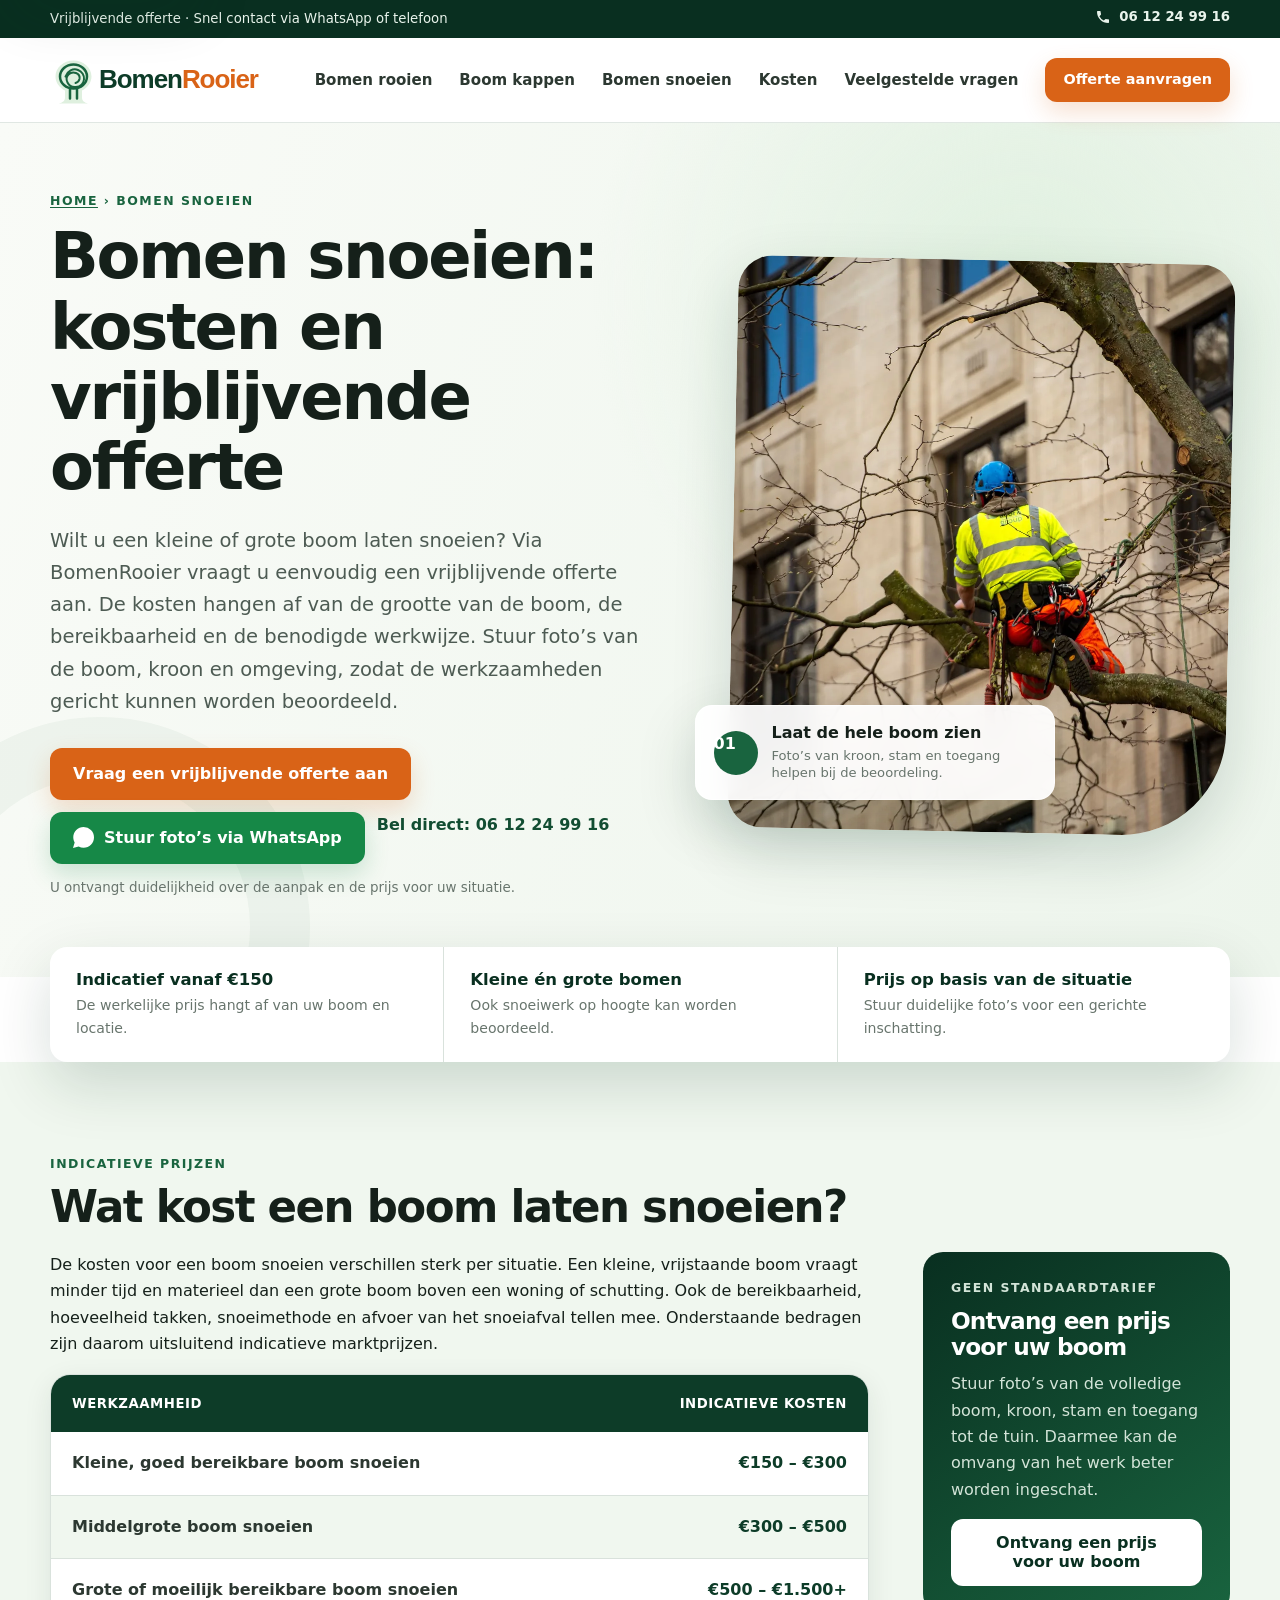
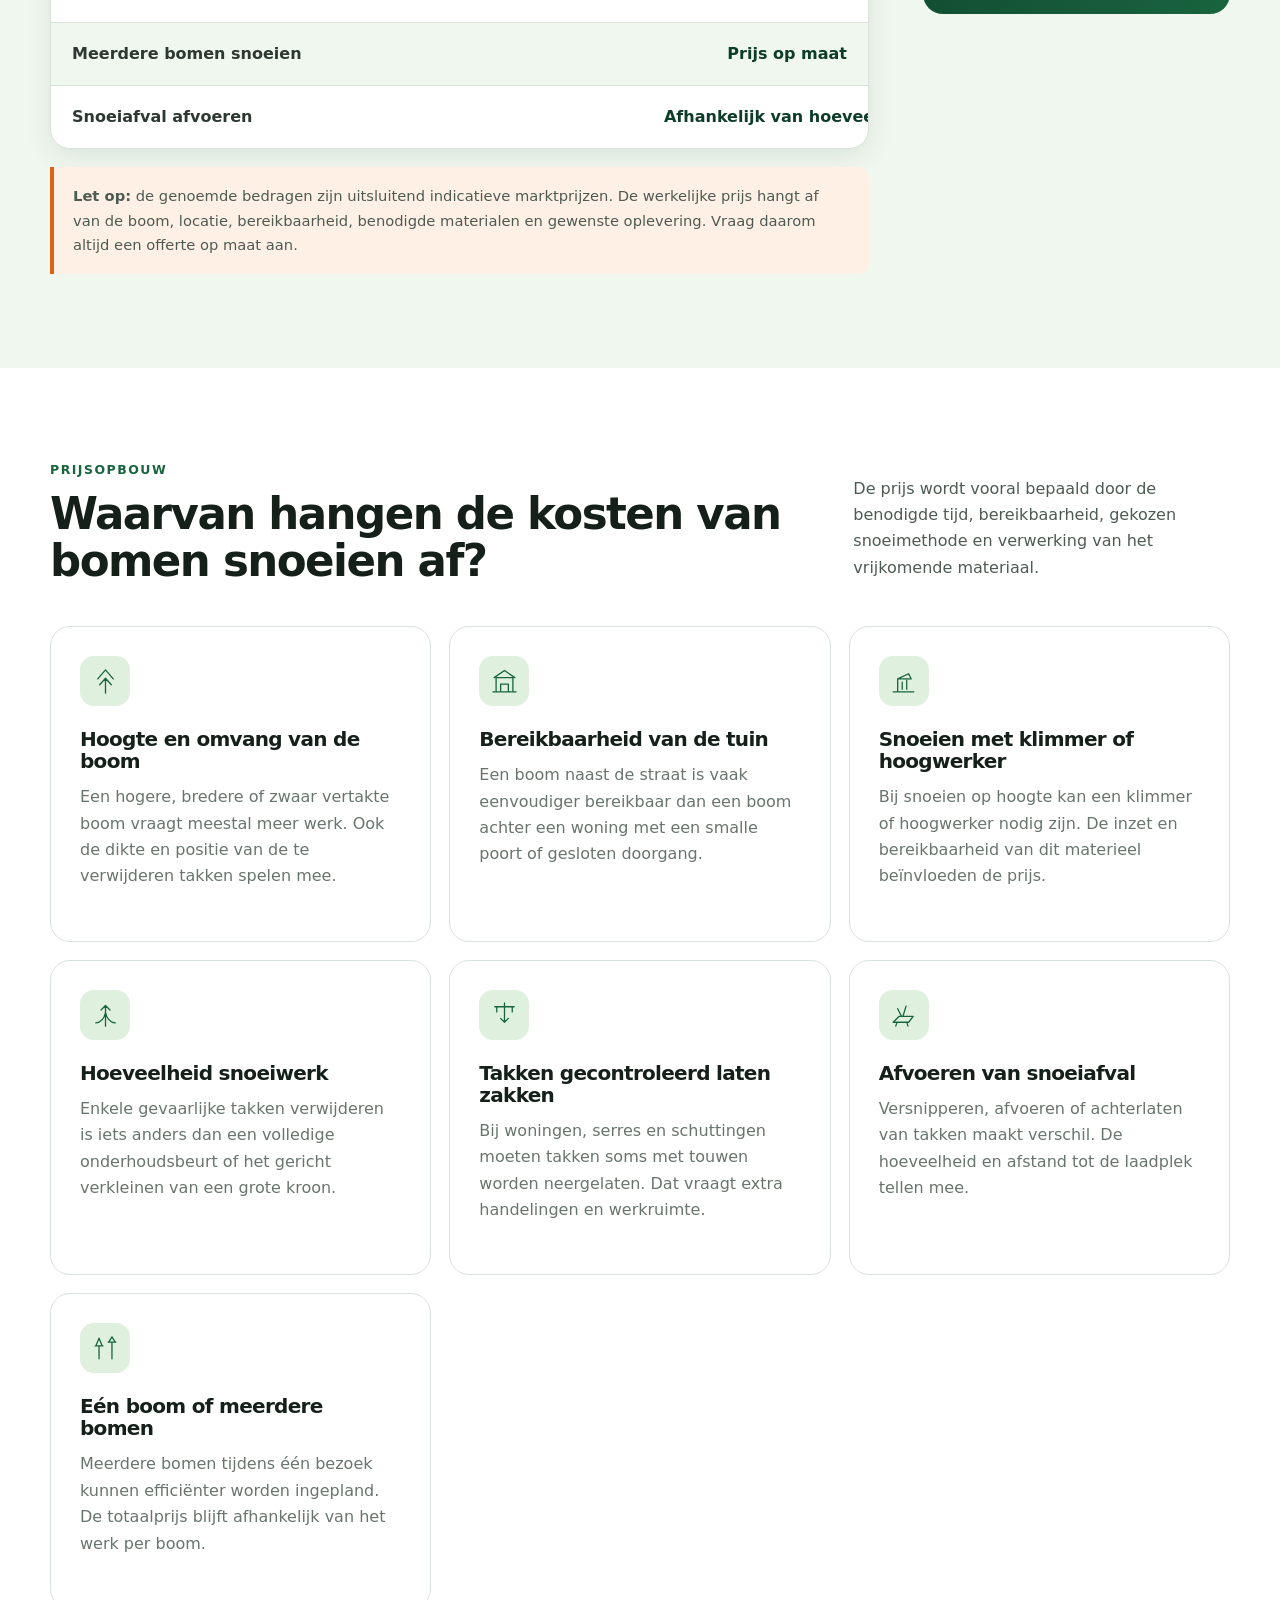
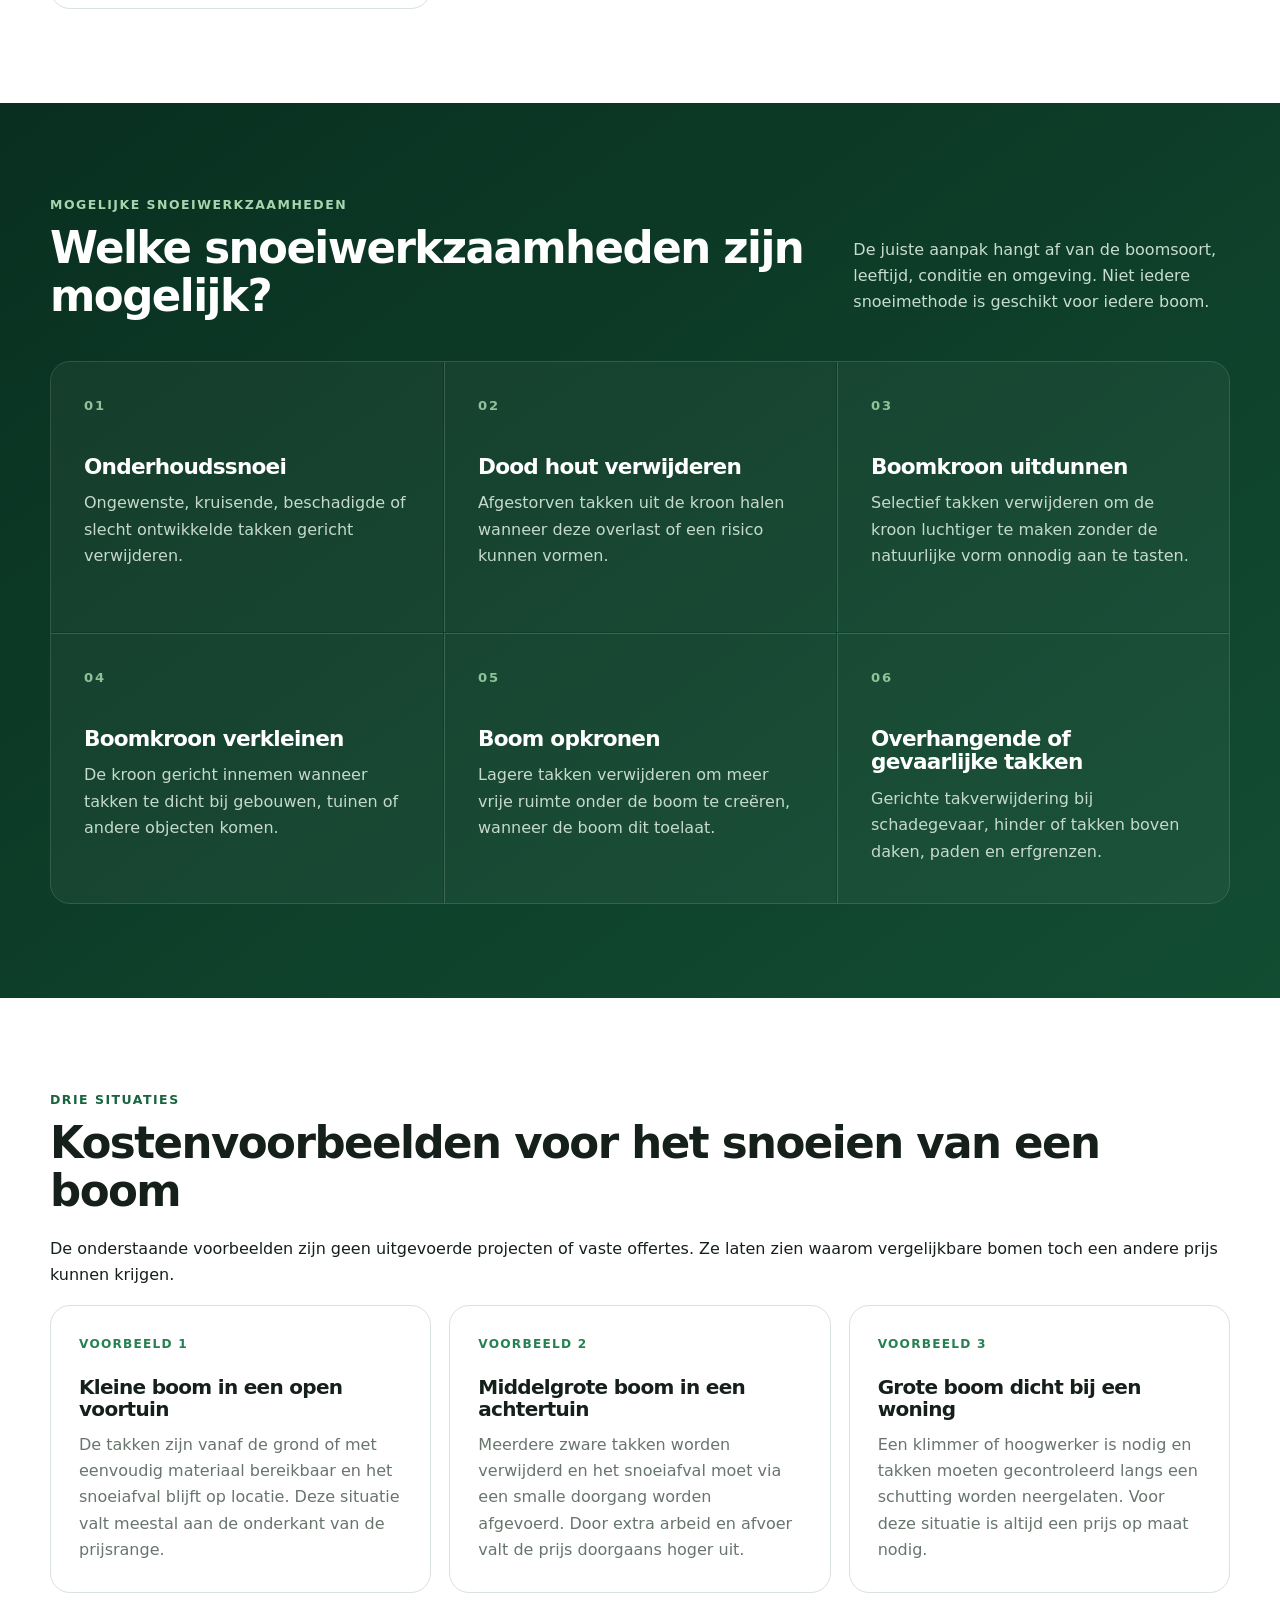
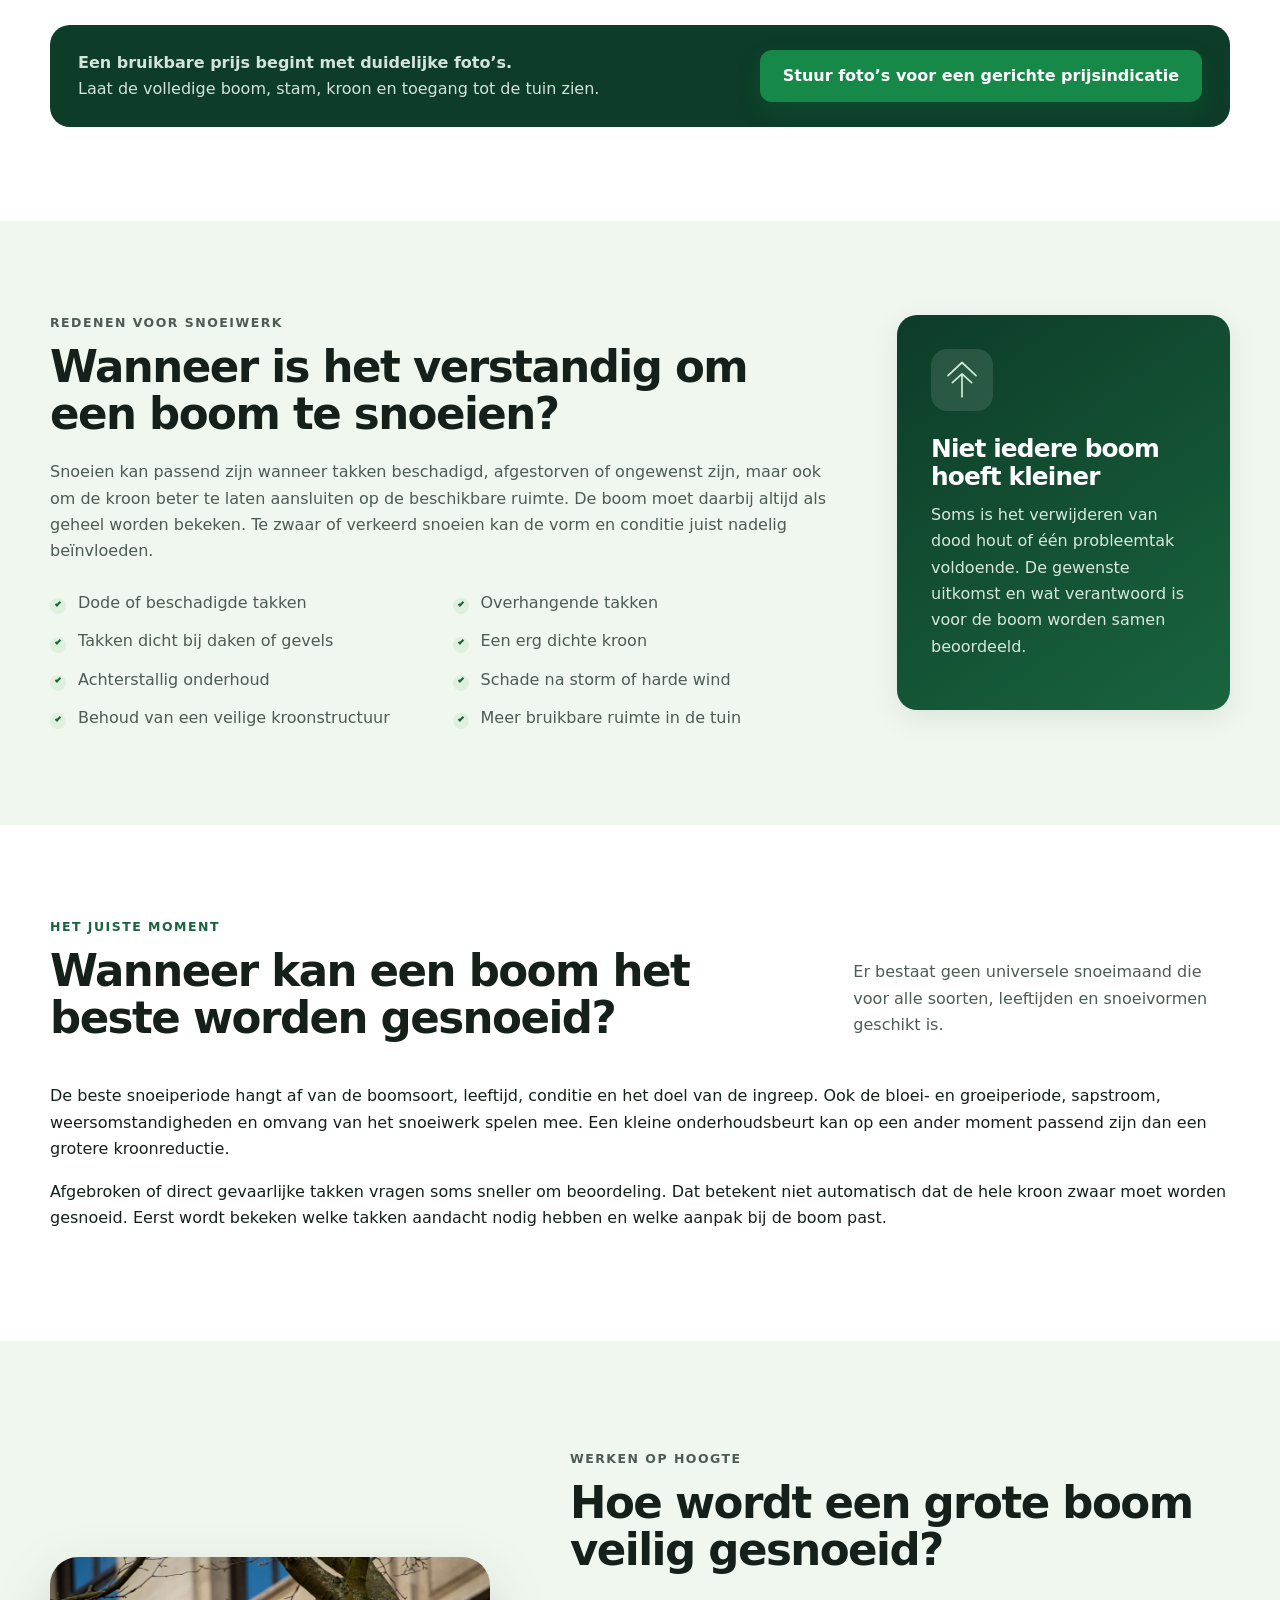
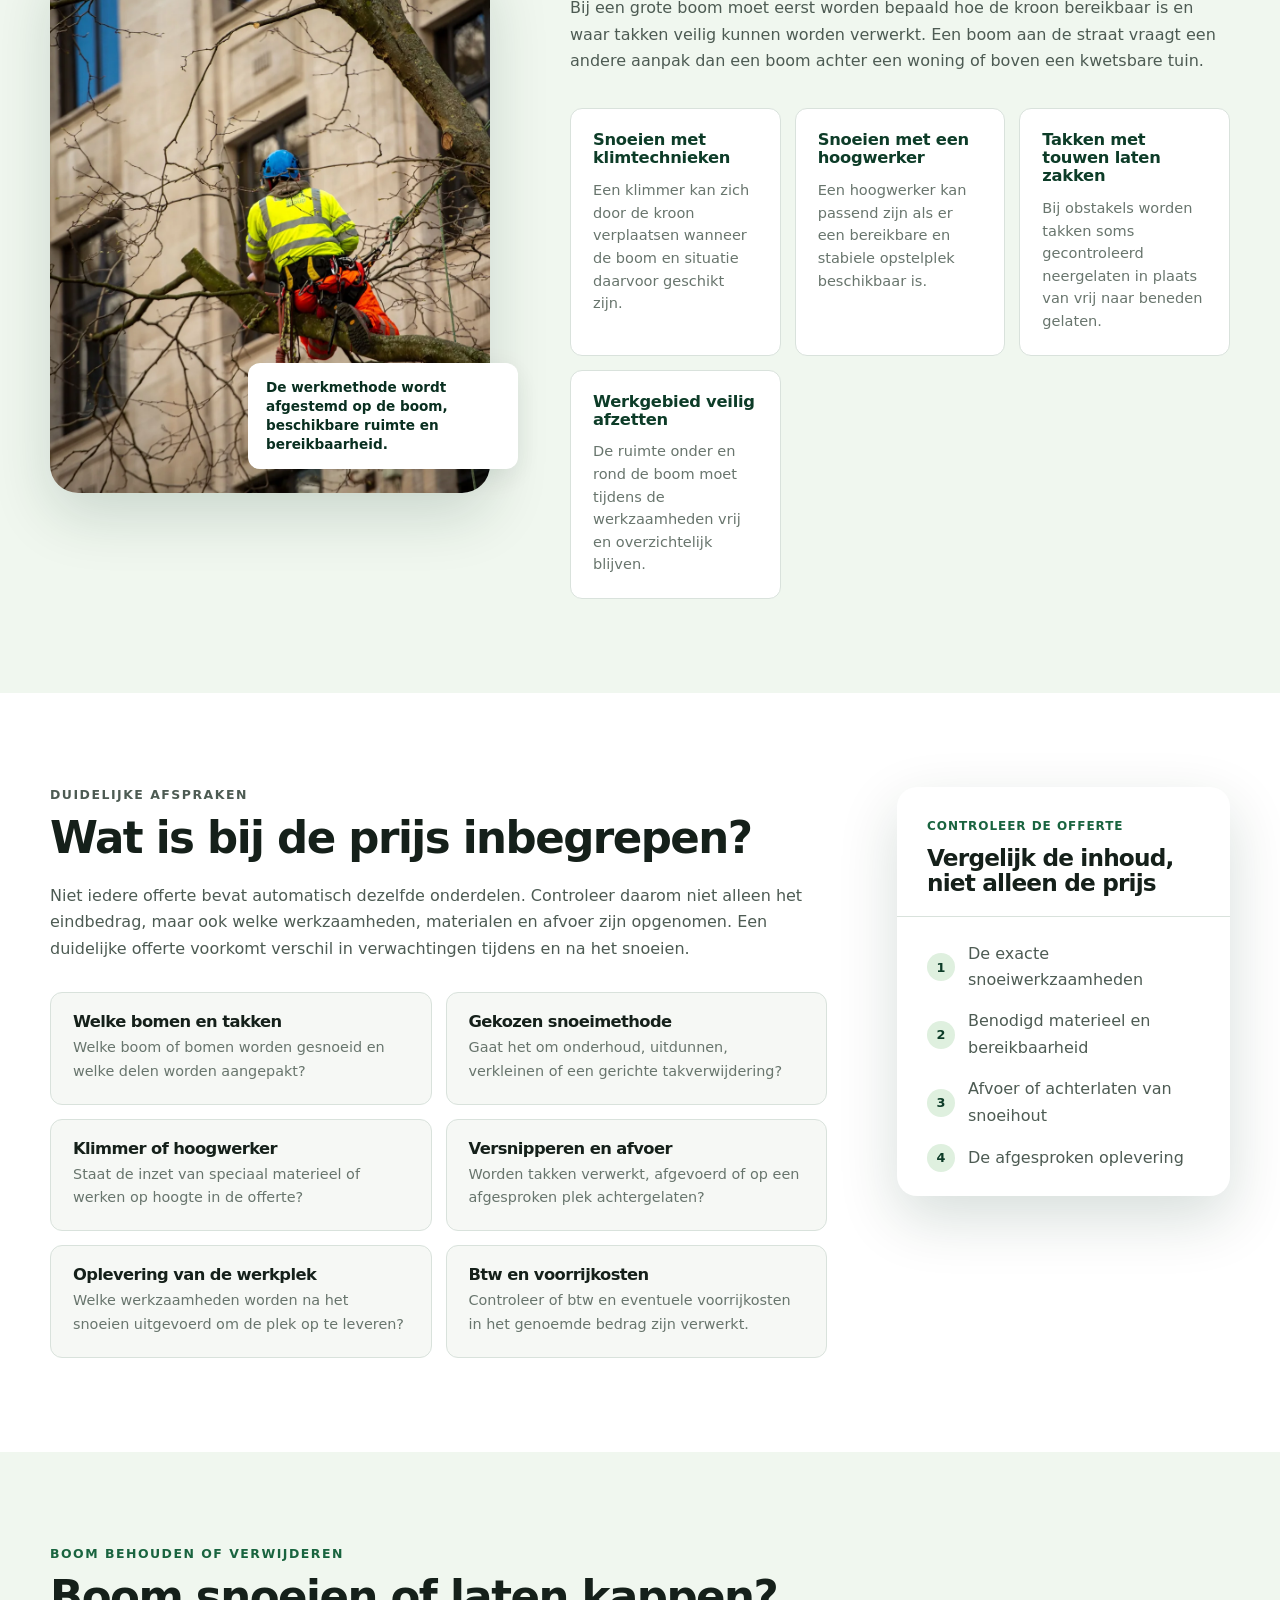
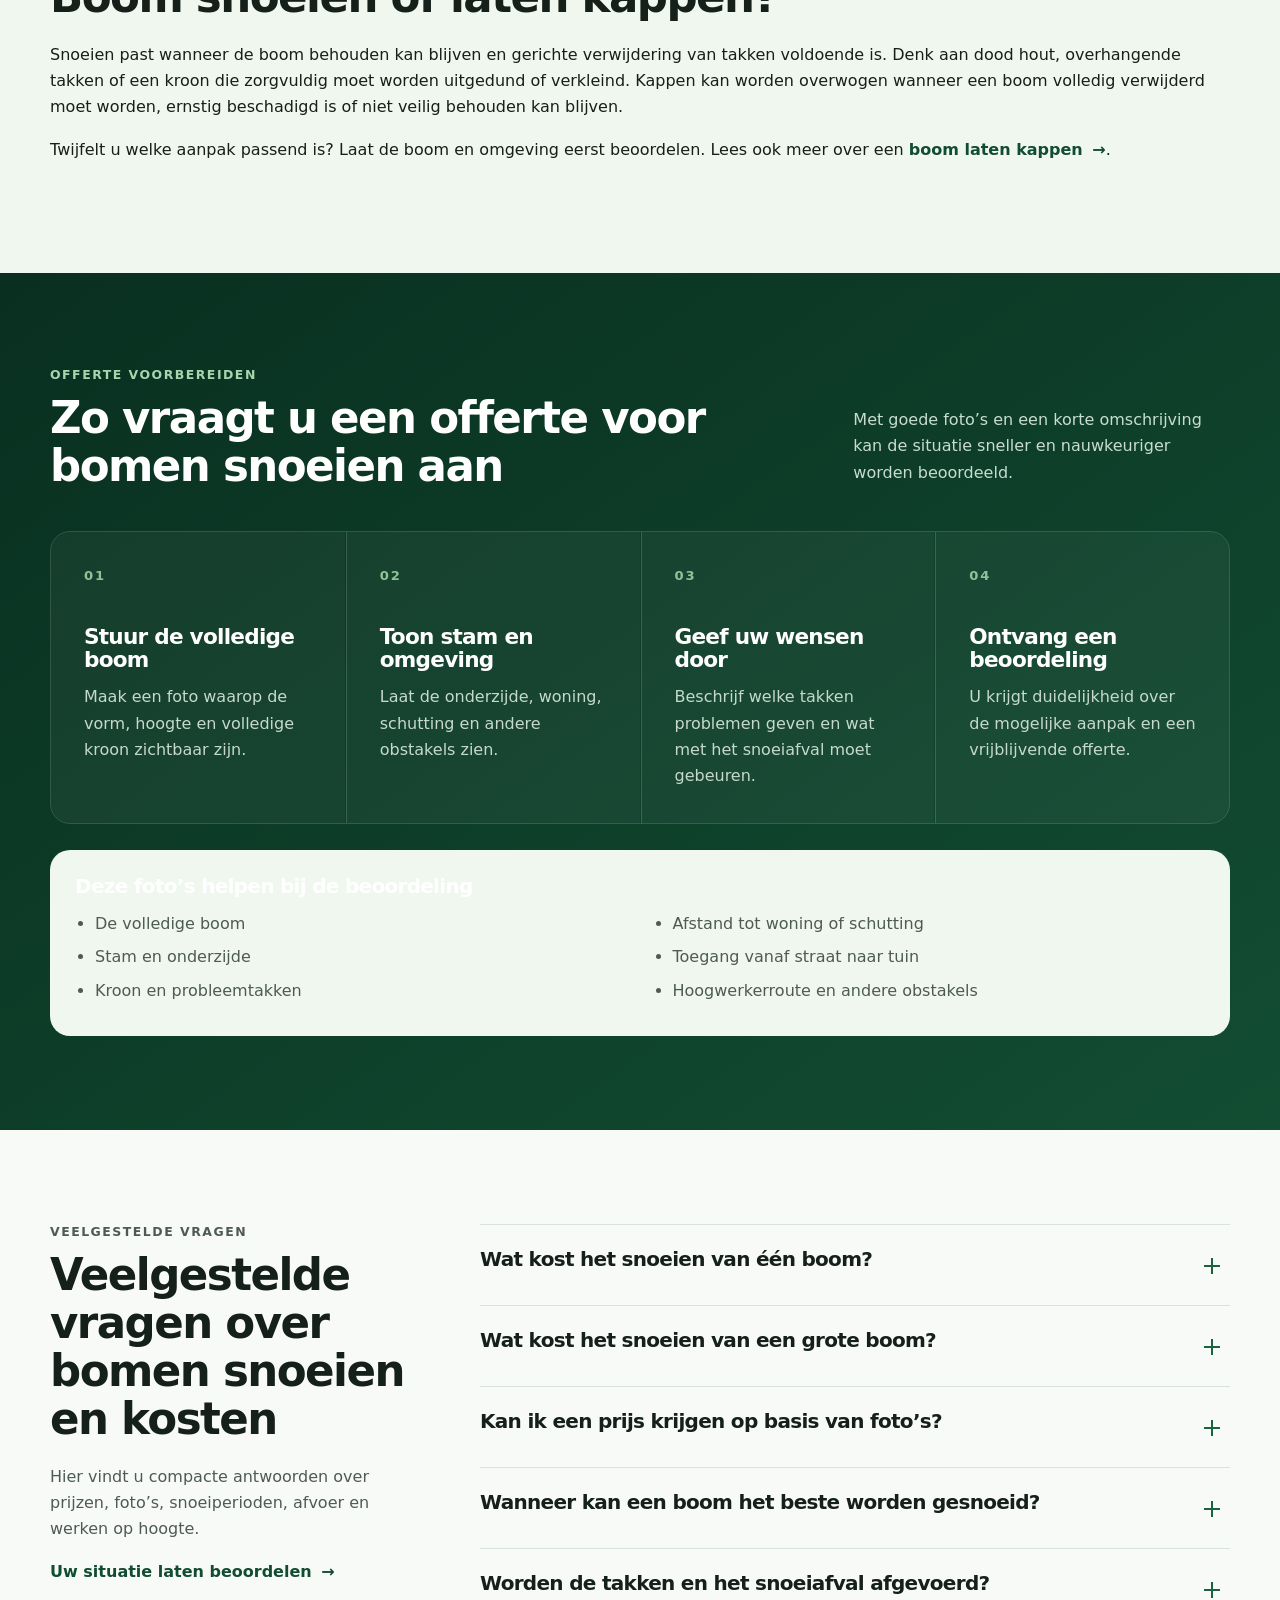
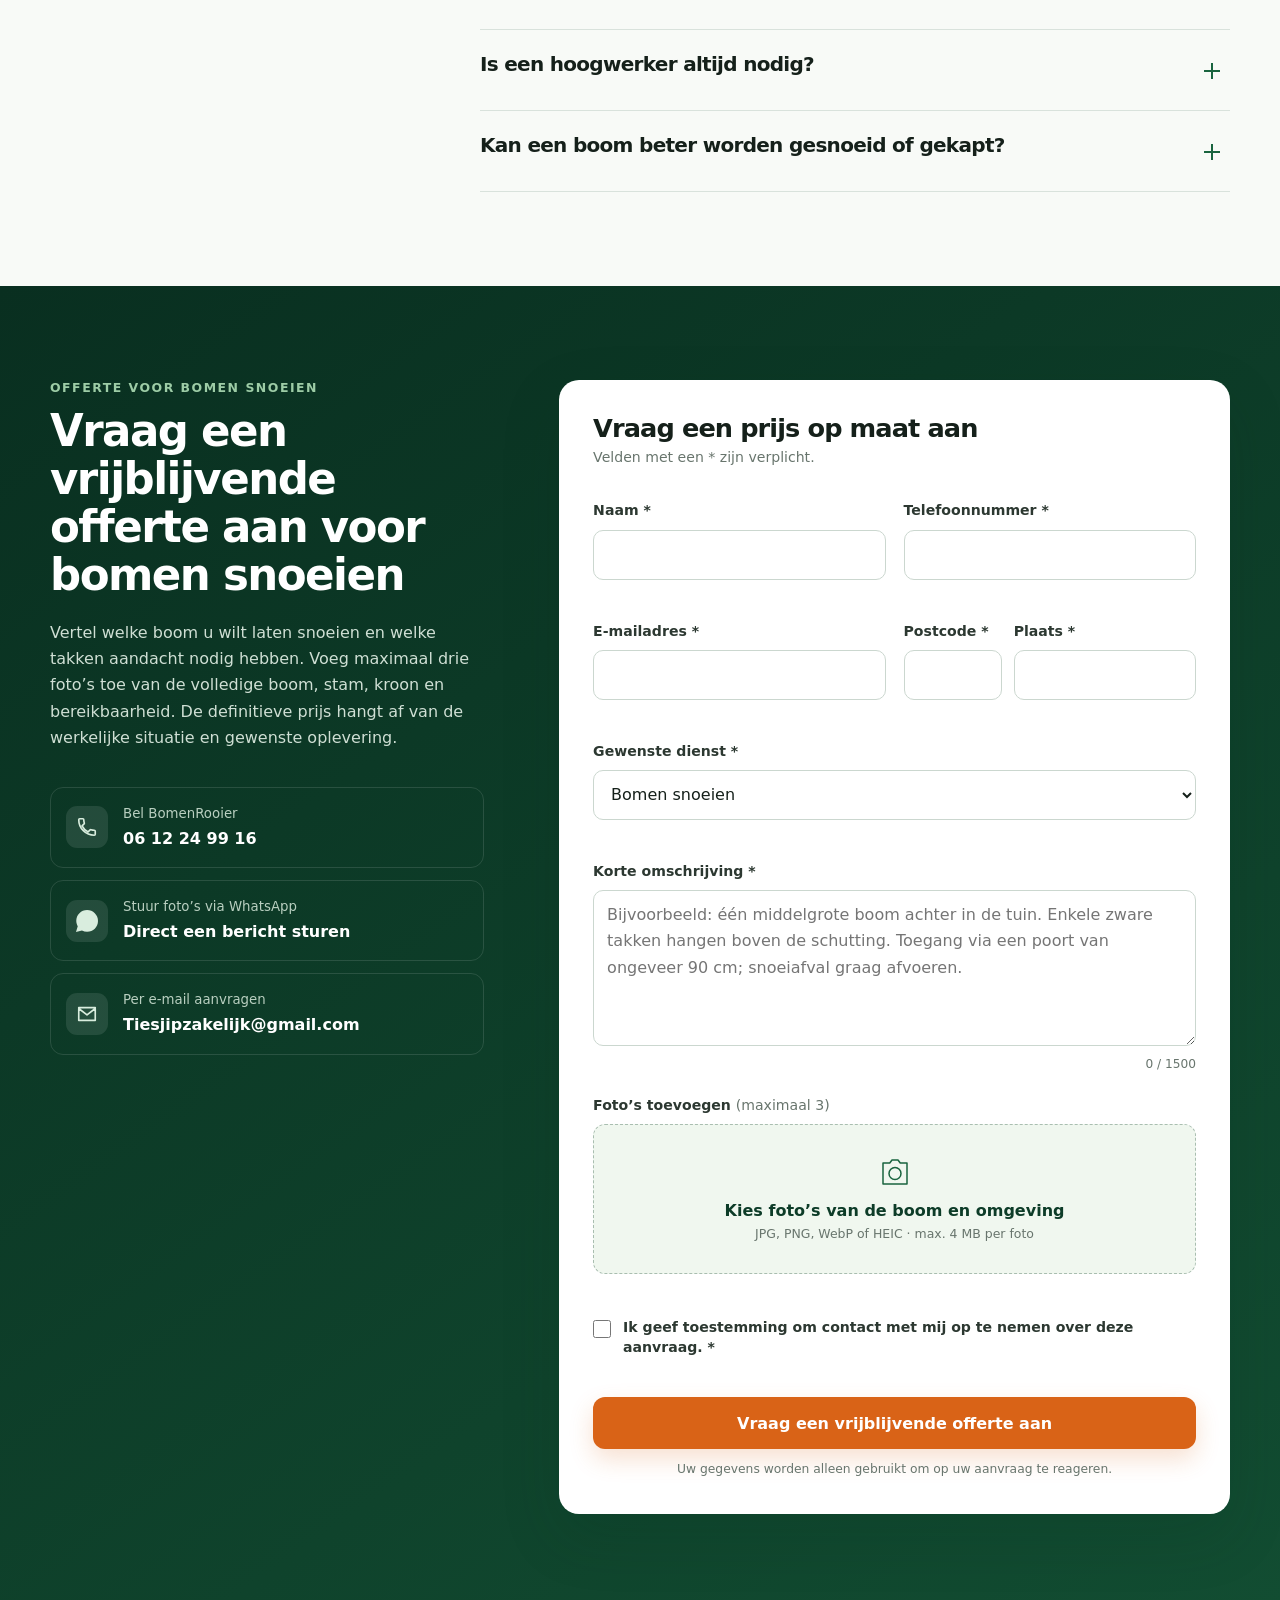
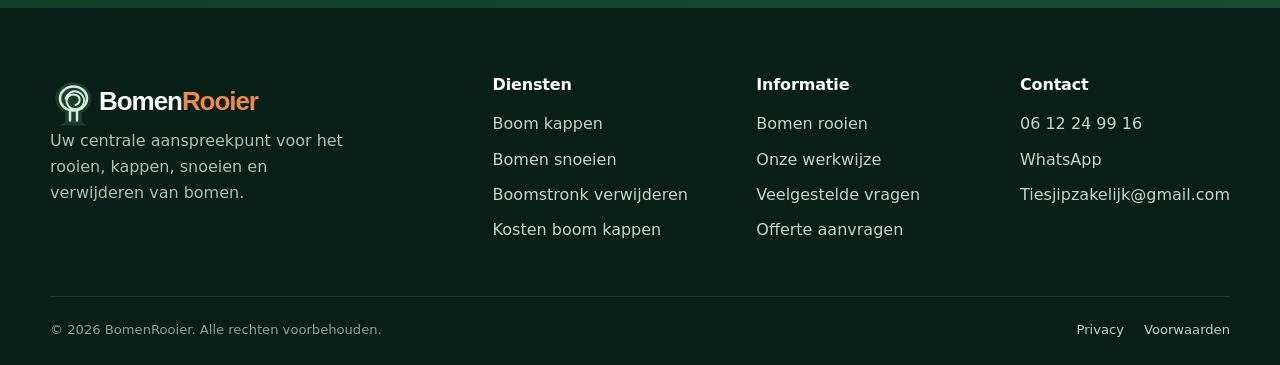
==== bomen-snoeien/index.html @ d8331b38 "Add files via upload" ====
<!doctype html>
<html lang="nl">
<head>
  <meta charset="utf-8">
  <meta name="viewport" content="width=device-width, initial-scale=1, viewport-fit=cover">
  <title>Bomen snoeien: kosten, prijzen &amp; offerte | BomenRooier</title>
  <meta name="description" content="Bomen laten snoeien? Bekijk indicatieve kosten voor kleine, middelgrote en grote bomen en vraag eenvoudig een vrijblijvende offerte aan.">
  <meta name="robots" content="index, follow">
  <link rel="canonical" href="https://bomenrooier.nl/bomen-snoeien/">
  <meta name="theme-color" content="#124d32">

  <meta property="og:type" content="website">
  <meta property="og:locale" content="nl_NL">
  <meta property="og:site_name" content="BomenRooier">
  <meta property="og:title" content="Bomen snoeien: kosten, prijzen &amp; offerte | BomenRooier">
  <meta property="og:description" content="Bekijk indicatieve kosten voor het snoeien van kleine, middelgrote en grote bomen en vraag een vrijblijvende offerte aan.">
  <meta property="og:url" content="https://bomenrooier.nl/bomen-snoeien/">
  <meta property="og:image" content="https://bomenrooier.nl/assets/images/bomenrooier-open-graph.webp">
  <meta property="og:image:width" content="1200">
  <meta property="og:image:height" content="630">
  <meta property="og:image:alt" content="BomenRooier voor het snoeien en onderhouden van bomen">
  <meta name="twitter:card" content="summary_large_image">

  <link rel="icon" href="../favicon.svg" type="image/svg+xml">
  <link rel="apple-touch-icon" href="../assets/icons/apple-touch-icon.png">
  <link rel="manifest" href="../site.webmanifest">
  <link rel="preload" href="../assets/images/boomverzorger-klimwerk.webp" as="image" type="image/webp" fetchpriority="high">
  <link rel="stylesheet" href="../assets/css/styles.css">

  <style>
    .summary-strip { position: relative; z-index: 4; margin-top: -30px; }
    .summary-strip__grid { display: grid; grid-template-columns: repeat(3, 1fr); border-radius: 17px; background: var(--white); box-shadow: var(--shadow-md); overflow: hidden; }
    .summary-strip__item { min-height: 104px; padding: 22px 26px; display: flex; flex-direction: column; justify-content: center; }
    .summary-strip__item + .summary-strip__item { border-left: 1px solid var(--line); }
    .summary-strip__item strong { color: var(--green-950); font-size: 1.03rem; line-height: 1.3; }
    .summary-strip__item span { margin-top: 3px; color: var(--ink-500); font-size: .88rem; }
    .price-layout { display: grid; grid-template-columns: minmax(0, 1.2fr) minmax(280px, .45fr); gap: 54px; align-items: start; }
    .price-table-wrap { border: 1px solid var(--line); border-radius: var(--radius-md); background: var(--white); box-shadow: var(--shadow-sm); overflow: hidden; }
    .price-table { width: 100%; border-collapse: collapse; }
    .price-table thead tr, .price-table tbody tr { display: grid; grid-template-columns: minmax(0, 1fr) minmax(190px, .38fr); }
    .price-table th, .price-table td { padding: 18px 21px; text-align: left; vertical-align: top; }
    .price-table th { color: var(--white); background: var(--green-900); font-size: .83rem; letter-spacing: .04em; text-transform: uppercase; }
    .price-table th:last-child, .price-table td:last-child { text-align: right; }
    .price-table tbody tr + tr { border-top: 1px solid var(--line); }
    .price-table tbody tr:nth-child(even) { background: var(--green-50); }
    .price-table td:first-child { color: var(--ink-800); font-weight: 700; }
    .price-table td:last-child { color: var(--green-900); font-weight: 900; white-space: nowrap; }
    .price-note { margin: 18px 0 0; padding: 17px 19px; border-left: 4px solid var(--orange-600); border-radius: 0 10px 10px 0; color: var(--ink-650); background: var(--orange-100); font-size: .92rem; }
    .price-side { padding: 28px; border-radius: var(--radius-md); color: var(--white); background: linear-gradient(145deg, var(--green-950), var(--green-700)); }
    .price-side h3 { font-size: 1.45rem; }
    .price-side p { color: #d3e4d8; }
    .price-side .button { width: 100%; }
    .content-list { margin: 25px 0 0; padding: 0; display: grid; grid-template-columns: repeat(2, minmax(0, 1fr)); gap: 12px 28px; list-style: none; }
    .content-list li { position: relative; padding-left: 28px; color: var(--ink-650); }
    .content-list li::before { content: ""; position: absolute; left: 0; top: .52em; width: 16px; height: 16px; border-radius: 50%; background: var(--green-100); }
    .content-list li::after { content: ""; position: absolute; left: 5px; top: .74em; width: 6px; height: 3px; border-left: 2px solid var(--green-700); border-bottom: 2px solid var(--green-700); transform: rotate(-45deg); }
    .example-grid { display: grid; grid-template-columns: repeat(3, 1fr); gap: 18px; }
    .example-card { padding: 28px; border: 1px solid var(--line); border-radius: var(--radius-md); background: var(--surface); }
    .example-card span { display: block; margin-bottom: 22px; color: var(--green-600); font-size: .76rem; font-weight: 900; letter-spacing: .1em; text-transform: uppercase; }
    .example-card h3 { font-size: 1.25rem; }
    .example-card p { margin: 0; color: var(--ink-500); }
    .compact-cta { margin-top: 32px; display: flex; align-items: center; justify-content: space-between; gap: 25px; padding: 25px 28px; border-radius: var(--radius-md); color: var(--white); background: var(--green-900); }
    .compact-cta p { margin: 0; max-width: 650px; color: #d4e4d9; }
    .compact-cta .button { flex: 0 0 auto; }
    .included-grid { display: grid; grid-template-columns: repeat(2, minmax(0, 1fr)); gap: 14px; margin-top: 30px; }
    .included-grid article { padding: 20px 22px; border: 1px solid var(--line); border-radius: var(--radius-sm); background: var(--surface-soft); }
    .included-grid h3 { margin-bottom: 5px; font-size: 1.02rem; }
    .included-grid p { margin: 0; color: var(--ink-500); font-size: .9rem; }
    .photo-guide { margin: 26px 0 0; padding: 25px; border-radius: var(--radius-md); background: var(--green-50); }
    .photo-guide h3 { margin-bottom: 14px; }
    .photo-guide ul { margin: 0; padding-left: 20px; columns: 2; column-gap: 45px; color: var(--ink-650); }
    .photo-guide li { break-inside: avoid; margin-bottom: 7px; }
    .process-grid--services { grid-template-columns: repeat(3, 1fr); }
    .process-grid--services li:nth-child(n+4) { border-top: 1px solid var(--line-dark); }
    .process-grid--services li:nth-child(4) { border-left: 0; }
    .process-grid--four { grid-template-columns: repeat(4, 1fr); }
    @media (max-width: 900px) {
      .summary-strip__grid, .price-layout, .example-grid, .process-grid--services, .process-grid--four { grid-template-columns: 1fr; }
      .process-grid--services li:nth-child(n+4), .process-grid--services li:nth-child(4) { border-left: 0; }
      .process-grid--services li + li { border-top: 1px solid var(--line-dark); }
      .summary-strip__item + .summary-strip__item { border-left: 0; border-top: 1px solid var(--line); }
      .price-side { margin-top: 0; }
      .compact-cta { align-items: flex-start; flex-direction: column; }
    }
    @media (max-width: 680px) {
      .summary-strip { margin-top: -18px; }
      .price-table thead { position: absolute; width: 1px; height: 1px; padding: 0; margin: -1px; overflow: hidden; clip: rect(0, 0, 0, 0); white-space: nowrap; border: 0; }
      .price-table tbody { display: block; }
      .price-table tbody tr { display: grid; grid-template-columns: 1fr; padding: 17px 18px; }
      .price-table tbody tr + tr { border-top: 1px solid var(--line); }
      .price-table td { padding: 0; }
      .price-table td:last-child { margin-top: 6px; text-align: left; white-space: normal; }
      .content-list, .included-grid { grid-template-columns: 1fr; }
      .photo-guide ul { columns: 1; }
    }
  </style>

  <!-- Google Tag Manager: plaats de officiële GTM <script>-code hier. -->
  <script type="application/ld+json">
{
  "@context": "https://schema.org",
  "@graph": [
    {
      "@type": "WebSite",
      "@id": "https://bomenrooier.nl/#website",
      "url": "https://bomenrooier.nl/",
      "name": "BomenRooier",
      "inLanguage": "nl-NL",
      "publisher": {
        "@id": "https://bomenrooier.nl/#organization"
      }
    },
    {
      "@type": "Organization",
      "@id": "https://bomenrooier.nl/#organization",
      "name": "BomenRooier",
      "url": "https://bomenrooier.nl/",
      "logo": "https://bomenrooier.nl/assets/icons/logo-bomenrooier.svg",
      "telephone": "+31612249916",
      "email": "Tiesjipzakelijk@gmail.com",
      "contactPoint": {
        "@type": "ContactPoint",
        "telephone": "+31612249916",
        "contactType": "customer service",
        "availableLanguage": "Dutch"
      }
    },
    {
      "@type": "WebPage",
      "@id": "https://bomenrooier.nl/bomen-snoeien/#webpage",
      "url": "https://bomenrooier.nl/bomen-snoeien/",
      "name": "Bomen snoeien: kosten, prijzen & offerte | BomenRooier",
      "description": "Bomen laten snoeien? Bekijk indicatieve kosten voor kleine, middelgrote en grote bomen en vraag eenvoudig een vrijblijvende offerte aan.",
      "isPartOf": {
        "@id": "https://bomenrooier.nl/#website"
      },
      "about": {
        "@id": "https://bomenrooier.nl/bomen-snoeien/#service"
      },
      "breadcrumb": {
        "@id": "https://bomenrooier.nl/bomen-snoeien/#breadcrumb"
      },
      "primaryImageOfPage": {
        "@id": "https://bomenrooier.nl/bomen-snoeien/#primaryimage"
      },
      "inLanguage": "nl-NL"
    },
    {
      "@type": "ImageObject",
      "@id": "https://bomenrooier.nl/bomen-snoeien/#primaryimage",
      "url": "https://bomenrooier.nl/assets/images/boomverzorger-klimwerk.webp",
      "contentUrl": "https://bomenrooier.nl/assets/images/boomverzorger-klimwerk.webp",
      "width": 986,
      "height": 1200,
      "caption": "Boomverzorger die op hoogte snoeiwerk uitvoert"
    },
    {
      "@type": "BreadcrumbList",
      "@id": "https://bomenrooier.nl/bomen-snoeien/#breadcrumb",
      "itemListElement": [
        {
          "@type": "ListItem",
          "position": 1,
          "name": "Home",
          "item": "https://bomenrooier.nl/"
        },
        {
          "@type": "ListItem",
          "position": 2,
          "name": "Bomen snoeien",
          "item": "https://bomenrooier.nl/bomen-snoeien/"
        }
      ]
    },
    {
      "@type": "Service",
      "@id": "https://bomenrooier.nl/bomen-snoeien/#service",
      "name": "Bomen snoeien",
      "serviceType": "Bomen en grote bomen laten snoeien",
      "url": "https://bomenrooier.nl/bomen-snoeien/",
      "description": "Offerte aanvragen voor onderhoudssnoei, dood hout verwijderen, kroon uitdunnen, kroon verkleinen, opkronen en het verwijderen van gevaarlijke of overhangende takken.",
      "provider": {
        "@id": "https://bomenrooier.nl/#organization"
      },
      "offers": {
        "@type": "Offer",
        "url": "https://bomenrooier.nl/bomen-snoeien/#offerte",
        "description": "Vrijblijvende offerte op basis van de boom en bereikbaarheid"
      }
    },
    {
      "@type": "FAQPage",
      "@id": "https://bomenrooier.nl/bomen-snoeien/#faq-schema",
      "mainEntity": [
        {
          "@type": "Question",
          "name": "Wat kost het snoeien van één boom?",
          "acceptedAnswer": {
            "@type": "Answer",
            "text": "Voor het snoeien van één boom wordt vaak gerekend met ongeveer €150 tot €500, afhankelijk van de grootte, hoeveelheid snoeiwerk en bereikbaarheid. Een kleine boom in een open voortuin valt meestal lager uit dan een middelgrote boom in een achtertuin. Voor een betrouwbare prijs zijn foto’s van de volledige boom, de stam, de kroon en de toegang tot de tuin nodig."
          }
        },
        {
          "@type": "Question",
          "name": "Wat kost het snoeien van een grote boom?",
          "acceptedAnswer": {
            "@type": "Answer",
            "text": "Voor een grote of moeilijk bereikbare boom ligt een indicatieve marktprijs vaak tussen €500 en €1.500 of hoger. De uiteindelijke prijs hangt onder meer af van de kroon, zware takken, obstakels, inzet van een klimmer of hoogwerker en de afvoer van snoeiafval. Grote bomen worden daarom altijd op basis van de werkelijke situatie beoordeeld."
          }
        },
        {
          "@type": "Question",
          "name": "Kan ik een prijs krijgen op basis van foto’s?",
          "acceptedAnswer": {
            "@type": "Answer",
            "text": "Ja. Duidelijke foto’s maken een eerste beoordeling veel gerichter. Fotografeer de volledige boom, de stamvoet, de kroon, de afstand tot woning en schutting en de route vanaf de straat. Vermeld ook welke takken overlast geven en of het snoeihout moet worden afgevoerd. Soms is daarna nog aanvullende informatie of beoordeling op locatie nodig."
          }
        },
        {
          "@type": "Question",
          "name": "Wanneer kan een boom het beste worden gesnoeid?",
          "acceptedAnswer": {
            "@type": "Answer",
            "text": "Dat verschilt per boomsoort, leeftijd, conditie en snoeidoel. Sommige bomen kunnen in meerdere perioden worden gesnoeid, terwijl andere soorten gevoelig zijn voor snoei tijdens een sterke sapstroom of rond de bloei. Ook het weer en de omvang van de ingreep tellen mee. Afgebroken of direct gevaarlijke takken kunnen eerder beoordeling nodig hebben."
          }
        },
        {
          "@type": "Question",
          "name": "Worden de takken en het snoeiafval afgevoerd?",
          "acceptedAnswer": {
            "@type": "Answer",
            "text": "Dat kan onderdeel van de offerte zijn, maar is niet automatisch bij iedere prijs inbegrepen. Spreek vooraf af of takken worden versnipperd, afgevoerd of op locatie blijven en of bruikbaar stamhout apart wordt gelegd. De hoeveelheid materiaal en de afstand tot de laadplek kunnen invloed hebben op de totale kosten."
          }
        },
        {
          "@type": "Question",
          "name": "Is een hoogwerker altijd nodig?",
          "acceptedAnswer": {
            "@type": "Answer",
            "text": "Nee. Een hoogwerker is niet voor iedere boom noodzakelijk. Afhankelijk van de boom, standplaats en bereikbaarheid kan vanaf de grond, met klimtechnieken of met een hoogwerker worden gewerkt. Een hoogwerker vraagt een geschikte opstelplek en voldoende toegang. Welke methode passend is, wordt vooraf op basis van de situatie bepaald."
          }
        },
        {
          "@type": "Question",
          "name": "Kan een boom beter worden gesnoeid of gekapt?",
          "acceptedAnswer": {
            "@type": "Answer",
            "text": "Snoeien past wanneer de boom behouden kan blijven en gerichte verwijdering van takken voldoende is. Kappen kan worden overwogen wanneer de boom volledig weg moet, ernstig beschadigd is of niet veilig behouden kan blijven. De conditie, boomsoort, omgeving en gewenste uitkomst bepalen welke aanpak logisch is."
          }
        }
      ]
    }
  ]
}
  </script>
</head>
<body>
  <!-- Google Tag Manager (noscript): plaats de officiële iframe-code direct na <body>. -->
  <a class="skip-link" href="#main-content">Ga naar de inhoud</a>

  <header class="site-header" id="site-header">
    <div class="header-top">
      <div class="container header-top__inner">
        <p>Vrijblijvende offerte · Snel contact via WhatsApp of telefoon</p>
        <div class="header-top__links">
          <a id="header-phone-link" class="tracked-contact" href="tel:+31612249916" data-action="phone_click" data-location="header" data-service="bomen-snoeien" aria-label="Bel BomenRooier op 06 12 24 99 16">
            <svg aria-hidden="true" viewBox="0 0 24 24"><path d="M6.6 10.8a15.5 15.5 0 0 0 6.6 6.6l2.2-2.2a1 1 0 0 1 1-.24c1.1.37 2.3.56 3.6.56a1 1 0 0 1 1 1V20a1 1 0 0 1-1 1C10.6 21 3 13.4 3 4a1 1 0 0 1 1-1h3.5a1 1 0 0 1 1 1c0 1.25.2 2.46.57 3.58a1 1 0 0 1-.25 1.02L6.6 10.8Z"/></svg>
            06 12 24 99 16
          </a>
        </div>
      </div>
    </div>

    <div class="container nav-wrap">
      <a class="brand" href="../" aria-label="BomenRooier homepage">
        <img src="../assets/icons/logo-bomenrooier.svg" width="210" height="52" alt="BomenRooier">
      </a>

      <button class="nav-toggle" id="nav-toggle" type="button" aria-expanded="false" aria-controls="primary-navigation" aria-label="Menu openen">
        <span></span><span></span><span></span>
      </button>

      <nav class="primary-nav" id="primary-navigation" aria-label="Hoofdnavigatie">
        <a href="../#bomen-rooien">Bomen rooien</a>
        <a href="../boom-kappen/" data-action="internal_link_click" data-location="header" data-service="boom-kappen">Boom kappen</a>
        <a href="./" aria-current="page">Bomen snoeien</a>
        <a href="../boom-kappen-kosten/" data-action="internal_link_click" data-location="header" data-service="boom-kappen-kosten">Kosten</a>
        <a href="#faq">Veelgestelde vragen</a>
        <a id="nav-offer-link" class="button button--small button--primary" href="#offerte" data-action="internal_link_click" data-location="header" data-service="bomen-snoeien">Offerte aanvragen</a>
      </nav>
    </div>
  </header>

  <main id="main-content">
    <section class="hero" aria-labelledby="hero-title">
      <div class="container hero__grid">
        <div class="hero__content">
          <nav aria-label="Broodkruimel">
            <p class="eyebrow"><a href="../" data-action="internal_link_click" data-location="hero">Home</a> › Bomen snoeien</p>
          </nav>
          <h1 id="hero-title">Bomen snoeien: kosten en vrijblijvende offerte</h1>
          <p class="hero__intro">Wilt u een kleine of grote boom laten snoeien? Via BomenRooier vraagt u eenvoudig een vrijblijvende offerte aan. De kosten hangen af van de grootte van de boom, de bereikbaarheid en de benodigde werkwijze. Stuur foto’s van de boom, kroon en omgeving, zodat de werkzaamheden gericht kunnen worden beoordeeld.</p>

          <div class="hero__actions">
            <a id="hero-offer" class="button button--primary" href="#offerte" data-action="internal_link_click" data-location="hero" data-service="bomen-snoeien">Vraag een vrijblijvende offerte aan</a>
            <a id="hero-whatsapp" class="button button--whatsapp tracked-contact" href="https://wa.me/31612249916?text=Hallo%20BomenRooier%2C%20ik%20wil%20graag%20een%20offerte%20voor%20het%20snoeien%20van%20een%20boom.%20Ik%20stuur%20hierbij%20foto%27s." data-action="whatsapp_click" data-location="hero" data-service="bomen-snoeien" target="_blank" rel="noopener">
              <svg aria-hidden="true" viewBox="0 0 24 24"><path d="M20.5 3.5A11.8 11.8 0 0 0 12.1 0C5.6 0 .3 5.3.3 11.8c0 2.1.6 4.1 1.6 5.9L0 24l6.5-1.7a11.8 11.8 0 0 0 5.6 1.4h.1C18.7 23.7 24 18.4 24 11.9c0-3.2-1.2-6.2-3.5-8.4Z"/></svg>
              Stuur foto’s via WhatsApp
            </a>
            <a id="hero-phone" class="plain-phone tracked-contact" href="tel:+31612249916" data-action="phone_click" data-location="hero" data-service="bomen-snoeien">Bel direct: 06 12 24 99 16</a>
          </div>
          <p class="hero__microcopy">U ontvangt duidelijkheid over de aanpak en de prijs voor uw situatie.</p>
        </div>

        <div class="hero__visual">
          <figure class="hero__image-wrap">
            <img src="../assets/images/boomverzorger-klimwerk.webp" width="986" height="1200" alt="Boomverzorger die op hoogte een grote boom snoeit" fetchpriority="high" decoding="async">
          </figure>
          <div class="hero-card" aria-label="Offerte op basis van foto’s">
            <span class="hero-card__number">01</span>
            <div><strong>Laat de hele boom zien</strong><span>Foto’s van kroon, stam en toegang helpen bij de beoordeling.</span></div>
          </div>
        </div>
      </div>
    </section>

    <div class="summary-strip" aria-label="Samenvatting bomen snoeien">
      <div class="container summary-strip__grid">
        <div class="summary-strip__item"><strong>Indicatief vanaf €150</strong><span>De werkelijke prijs hangt af van uw boom en locatie.</span></div>
        <div class="summary-strip__item"><strong>Kleine én grote bomen</strong><span>Ook snoeiwerk op hoogte kan worden beoordeeld.</span></div>
        <div class="summary-strip__item"><strong>Prijs op basis van de situatie</strong><span>Stuur duidelijke foto’s voor een gerichte inschatting.</span></div>
      </div>
    </div>

    <section class="section section--tint" id="kosten" aria-labelledby="kosten-title">
      <div class="container">
        <p class="eyebrow">Indicatieve prijzen</p>
        <h2 id="kosten-title">Wat kost een boom laten snoeien?</h2>
        <div class="price-layout">
          <div>
            <p>De kosten voor een boom snoeien verschillen sterk per situatie. Een kleine, vrijstaande boom vraagt minder tijd en materieel dan een grote boom boven een woning of schutting. Ook de bereikbaarheid, hoeveelheid takken, snoeimethode en afvoer van het snoeiafval tellen mee. Onderstaande bedragen zijn daarom uitsluitend indicatieve marktprijzen.</p>

            <div class="price-table-wrap">
              <table class="price-table" aria-describedby="price-disclaimer">
                <thead>
                  <tr><th scope="col">Werkzaamheid</th><th scope="col">Indicatieve kosten</th></tr>
                </thead>
                <tbody>
                  <tr><td>Kleine, goed bereikbare boom snoeien</td><td>€150 – €300</td></tr>
                  <tr><td>Middelgrote boom snoeien</td><td>€300 – €500</td></tr>
                  <tr><td>Grote of moeilijk bereikbare boom snoeien</td><td>€500 – €1.500+</td></tr>
                  <tr><td>Meerdere bomen snoeien</td><td>Prijs op maat</td></tr>
                  <tr><td>Snoeiafval afvoeren</td><td>Afhankelijk van hoeveelheid</td></tr>
                </tbody>
              </table>
            </div>
            <p class="price-note" id="price-disclaimer"><strong>Let op:</strong> de genoemde bedragen zijn uitsluitend indicatieve marktprijzen. De werkelijke prijs hangt af van de boom, locatie, bereikbaarheid, benodigde materialen en gewenste oplevering. Vraag daarom altijd een offerte op maat aan.</p>
          </div>

          <aside class="price-side" aria-label="Prijs voor uw boom aanvragen">
            <p class="eyebrow">Geen standaardtarief</p>
            <h3>Ontvang een prijs voor uw boom</h3>
            <p>Stuur foto’s van de volledige boom, kroon, stam en toegang tot de tuin. Daarmee kan de omvang van het werk beter worden ingeschat.</p>
            <a id="costs-offer" class="button button--light" href="#offerte" data-action="internal_link_click" data-location="costs" data-service="bomen-snoeien">Ontvang een prijs voor uw boom</a>
          </aside>
        </div>
      </div>
    </section>

    <section class="section" aria-labelledby="factoren-title">
      <div class="container">
        <div class="section-heading">
          <div>
            <p class="eyebrow">Prijsopbouw</p>
            <h2 id="factoren-title">Waarvan hangen de kosten van bomen snoeien af?</h2>
          </div>
          <p>De prijs wordt vooral bepaald door de benodigde tijd, bereikbaarheid, gekozen snoeimethode en verwerking van het vrijkomende materiaal.</p>
        </div>

        <div class="cards-grid">
          <article class="service-card">
            <div class="service-card__icon"><svg aria-hidden="true" viewBox="0 0 48 48"><path d="M24 42V19M15 29l9-10 9 10M12 20 24 6l12 14"/></svg></div>
            <h3>Hoogte en omvang van de boom</h3>
            <p>Een hogere, bredere of zwaar vertakte boom vraagt meestal meer werk. Ook de dikte en positie van de te verwijderen takken spelen mee.</p>
          </article>
          <article class="service-card">
            <div class="service-card__icon"><svg aria-hidden="true" viewBox="0 0 48 48"><path d="M6 40h36M11 40V18h26v22M18 40V28h12v12M8 18l16-11 16 11"/></svg></div>
            <h3>Bereikbaarheid van de tuin</h3>
            <p>Een boom naast de straat is vaak eenvoudiger bereikbaar dan een boom achter een woning met een smalle poort of gesloten doorgang.</p>
          </article>
          <article class="service-card">
            <div class="service-card__icon"><svg aria-hidden="true" viewBox="0 0 48 48"><path d="M8 40h32M15 40V20l17-8 4 8H15Zm7-4V25m7 11V22"/></svg></div>
            <h3>Snoeien met klimmer of hoogwerker</h3>
            <p>Bij snoeien op hoogte kan een klimmer of hoogwerker nodig zijn. De inzet en bereikbaarheid van dit materieel beïnvloeden de prijs.</p>
          </article>
          <article class="service-card">
            <div class="service-card__icon"><svg aria-hidden="true" viewBox="0 0 48 48"><path d="M9 37c9-1 13-7 15-16 2 9 6 15 15 16M24 42V11M17 17l7-7 7 7"/></svg></div>
            <h3>Hoeveelheid snoeiwerk</h3>
            <p>Enkele gevaarlijke takken verwijderen is iets anders dan een volledige onderhoudsbeurt of het gericht verkleinen van een grote kroon.</p>
          </article>
          <article class="service-card">
            <div class="service-card__icon"><svg aria-hidden="true" viewBox="0 0 48 48"><path d="M24 6v30M18 30l6 6 6-6M9 12h30M12 12v8M36 12v8"/></svg></div>
            <h3>Takken gecontroleerd laten zakken</h3>
            <p>Bij woningen, serres en schuttingen moeten takken soms met touwen worden neergelaten. Dat vraagt extra handelingen en werkruimte.</p>
          </article>
          <article class="service-card">
            <div class="service-card__icon"><svg aria-hidden="true" viewBox="0 0 48 48"><path d="M8 36h24l7-9H17L8 36Zm6 0-2 6m17-6 2 6M21 27l-6-12m8 12 5-16"/></svg></div>
            <h3>Afvoeren van snoeiafval</h3>
            <p>Versnipperen, afvoeren of achterlaten van takken maakt verschil. De hoeveelheid en afstand tot de laadplek tellen mee.</p>
          </article>
          <article class="service-card">
            <div class="service-card__icon"><svg aria-hidden="true" viewBox="0 0 48 48"><path d="M14 40V20m20 20V14M8 20h12M28 14h12M9 20 14 8l5 12m10-6 5-8 5 8"/></svg></div>
            <h3>Eén boom of meerdere bomen</h3>
            <p>Meerdere bomen tijdens één bezoek kunnen efficiënter worden ingepland. De totaalprijs blijft afhankelijk van het werk per boom.</p>
          </article>
        </div>
      </div>
    </section>

    <section class="section section--dark" aria-labelledby="werkzaamheden-title">
      <div class="container">
        <div class="section-heading section-heading--light">
          <div>
            <p class="eyebrow">Mogelijke snoeiwerkzaamheden</p>
            <h2 id="werkzaamheden-title">Welke snoeiwerkzaamheden zijn mogelijk?</h2>
          </div>
          <p>De juiste aanpak hangt af van de boomsoort, leeftijd, conditie en omgeving. Niet iedere snoeimethode is geschikt voor iedere boom.</p>
        </div>

        <ol class="process-grid process-grid--services">
          <li><span class="process-grid__number">01</span><h3>Onderhoudssnoei</h3><p>Ongewenste, kruisende, beschadigde of slecht ontwikkelde takken gericht verwijderen.</p></li>
          <li><span class="process-grid__number">02</span><h3>Dood hout verwijderen</h3><p>Afgestorven takken uit de kroon halen wanneer deze overlast of een risico kunnen vormen.</p></li>
          <li><span class="process-grid__number">03</span><h3>Boomkroon uitdunnen</h3><p>Selectief takken verwijderen om de kroon luchtiger te maken zonder de natuurlijke vorm onnodig aan te tasten.</p></li>
          <li><span class="process-grid__number">04</span><h3>Boomkroon verkleinen</h3><p>De kroon gericht innemen wanneer takken te dicht bij gebouwen, tuinen of andere objecten komen.</p></li>
          <li><span class="process-grid__number">05</span><h3>Boom opkronen</h3><p>Lagere takken verwijderen om meer vrije ruimte onder de boom te creëren, wanneer de boom dit toelaat.</p></li>
          <li><span class="process-grid__number">06</span><h3>Overhangende of gevaarlijke takken</h3><p>Gerichte takverwijdering bij schadegevaar, hinder of takken boven daken, paden en erfgrenzen.</p></li>
        </ol>
      </div>
    </section>

    <section class="section" aria-labelledby="voorbeelden-title">
      <div class="container">
        <p class="eyebrow">Drie situaties</p>
        <h2 id="voorbeelden-title">Kostenvoorbeelden voor het snoeien van een boom</h2>
        <p>De onderstaande voorbeelden zijn geen uitgevoerde projecten of vaste offertes. Ze laten zien waarom vergelijkbare bomen toch een andere prijs kunnen krijgen.</p>

        <div class="example-grid">
          <article class="example-card"><span>Voorbeeld 1</span><h3>Kleine boom in een open voortuin</h3><p>De takken zijn vanaf de grond of met eenvoudig materiaal bereikbaar en het snoeiafval blijft op locatie. Deze situatie valt meestal aan de onderkant van de prijsrange.</p></article>
          <article class="example-card"><span>Voorbeeld 2</span><h3>Middelgrote boom in een achtertuin</h3><p>Meerdere zware takken worden verwijderd en het snoeiafval moet via een smalle doorgang worden afgevoerd. Door extra arbeid en afvoer valt de prijs doorgaans hoger uit.</p></article>
          <article class="example-card"><span>Voorbeeld 3</span><h3>Grote boom dicht bij een woning</h3><p>Een klimmer of hoogwerker is nodig en takken moeten gecontroleerd langs een schutting worden neergelaten. Voor deze situatie is altijd een prijs op maat nodig.</p></article>
        </div>

        <div class="compact-cta">
          <p><strong>Een bruikbare prijs begint met duidelijke foto’s.</strong><br>Laat de volledige boom, stam, kroon en toegang tot de tuin zien.</p>
          <a id="examples-whatsapp" class="button button--whatsapp tracked-contact" href="https://wa.me/31612249916?text=Hallo%20BomenRooier%2C%20ik%20wil%20graag%20een%20gerichte%20prijsindicatie%20voor%20het%20snoeien%20van%20mijn%20boom.%20Ik%20stuur%20hierbij%20foto%27s." data-action="whatsapp_click" data-location="services" data-service="bomen-snoeien" target="_blank" rel="noopener">Stuur foto’s voor een gerichte prijsindicatie</a>
        </div>
      </div>
    </section>

    <section class="section section--tint" aria-labelledby="wanneer-title">
      <div class="container split">
        <div class="split__content">
          <p class="eyebrow">Redenen voor snoeiwerk</p>
          <h2 id="wanneer-title">Wanneer is het verstandig om een boom te snoeien?</h2>
          <p>Snoeien kan passend zijn wanneer takken beschadigd, afgestorven of ongewenst zijn, maar ook om de kroon beter te laten aansluiten op de beschikbare ruimte. De boom moet daarbij altijd als geheel worden bekeken. Te zwaar of verkeerd snoeien kan de vorm en conditie juist nadelig beïnvloeden.</p>
          <ul class="content-list">
            <li>Dode of beschadigde takken</li>
            <li>Overhangende takken</li>
            <li>Takken dicht bij daken of gevels</li>
            <li>Een erg dichte kroon</li>
            <li>Achterstallig onderhoud</li>
            <li>Schade na storm of harde wind</li>
            <li>Behoud van een veilige kroonstructuur</li>
            <li>Meer bruikbare ruimte in de tuin</li>
          </ul>
        </div>
        <aside class="quote-panel">
          <div class="quote-panel__icon"><svg aria-hidden="true" viewBox="0 0 48 48"><path d="M24 43V17M13 27l11-10 11 10M8 19 24 4l16 15"/></svg></div>
          <h3>Niet iedere boom hoeft kleiner</h3>
          <p>Soms is het verwijderen van dood hout of één probleemtak voldoende. De gewenste uitkomst en wat verantwoord is voor de boom worden samen beoordeeld.</p>
        </aside>
      </div>
    </section>

    <section class="section" aria-labelledby="snoeiperiode-title">
      <div class="container">
        <div class="section-heading">
          <div>
            <p class="eyebrow">Het juiste moment</p>
            <h2 id="snoeiperiode-title">Wanneer kan een boom het beste worden gesnoeid?</h2>
          </div>
          <p>Er bestaat geen universele snoeimaand die voor alle soorten, leeftijden en snoeivormen geschikt is.</p>
        </div>
        <p>De beste snoeiperiode hangt af van de boomsoort, leeftijd, conditie en het doel van de ingreep. Ook de bloei- en groeiperiode, sapstroom, weersomstandigheden en omvang van het snoeiwerk spelen mee. Een kleine onderhoudsbeurt kan op een ander moment passend zijn dan een grotere kroonreductie.</p>
        <p>Afgebroken of direct gevaarlijke takken vragen soms sneller om beoordeling. Dat betekent niet automatisch dat de hele kroon zwaar moet worden gesnoeid. Eerst wordt bekeken welke takken aandacht nodig hebben en welke aanpak bij de boom past.</p>
      </div>
    </section>

    <section class="section media-section section--tint" aria-labelledby="veilig-title">
      <div class="container media-section__grid">
        <figure class="media-section__image">
          <img src="../assets/images/boomverzorger-klimwerk.webp" width="986" height="1200" loading="lazy" decoding="async" alt="Boomverzorger met klimuitrusting tijdens het snoeien op hoogte">
          <figcaption>De werkmethode wordt afgestemd op de boom, beschikbare ruimte en bereikbaarheid.</figcaption>
        </figure>
        <div class="media-section__content">
          <p class="eyebrow">Werken op hoogte</p>
          <h2 id="veilig-title">Hoe wordt een grote boom veilig gesnoeid?</h2>
          <p>Bij een grote boom moet eerst worden bepaald hoe de kroon bereikbaar is en waar takken veilig kunnen worden verwerkt. Een boom aan de straat vraagt een andere aanpak dan een boom achter een woning of boven een kwetsbare tuin.</p>
          <div class="definition-grid">
            <article><h3>Snoeien met klimtechnieken</h3><p>Een klimmer kan zich door de kroon verplaatsen wanneer de boom en situatie daarvoor geschikt zijn.</p></article>
            <article><h3>Snoeien met een hoogwerker</h3><p>Een hoogwerker kan passend zijn als er een bereikbare en stabiele opstelplek beschikbaar is.</p></article>
            <article><h3>Takken met touwen laten zakken</h3><p>Bij obstakels worden takken soms gecontroleerd neergelaten in plaats van vrij naar beneden gelaten.</p></article>
            <article><h3>Werkgebied veilig afzetten</h3><p>De ruimte onder en rond de boom moet tijdens de werkzaamheden vrij en overzichtelijk blijven.</p></article>
          </div>
        </div>
      </div>
    </section>

    <section class="section" aria-labelledby="inbegrepen-title">
      <div class="container split">
        <div class="split__content">
          <p class="eyebrow">Duidelijke afspraken</p>
          <h2 id="inbegrepen-title">Wat is bij de prijs inbegrepen?</h2>
          <p>Niet iedere offerte bevat automatisch dezelfde onderdelen. Controleer daarom niet alleen het eindbedrag, maar ook welke werkzaamheden, materialen en afvoer zijn opgenomen. Een duidelijke offerte voorkomt verschil in verwachtingen tijdens en na het snoeien.</p>
          <div class="included-grid">
            <article><h3>Welke bomen en takken</h3><p>Welke boom of bomen worden gesnoeid en welke delen worden aangepakt?</p></article>
            <article><h3>Gekozen snoeimethode</h3><p>Gaat het om onderhoud, uitdunnen, verkleinen of een gerichte takverwijdering?</p></article>
            <article><h3>Klimmer of hoogwerker</h3><p>Staat de inzet van speciaal materieel of werken op hoogte in de offerte?</p></article>
            <article><h3>Versnipperen en afvoer</h3><p>Worden takken verwerkt, afgevoerd of op een afgesproken plek achtergelaten?</p></article>
            <article><h3>Oplevering van de werkplek</h3><p>Welke werkzaamheden worden na het snoeien uitgevoerd om de plek op te leveren?</p></article>
            <article><h3>Btw en voorrijkosten</h3><p>Controleer of btw en eventuele voorrijkosten in het genoemde bedrag zijn verwerkt.</p></article>
          </div>
        </div>
        <aside class="cost-card">
          <div class="cost-card__top"><span class="cost-card__label">Controleer de offerte</span><h3>Vergelijk de inhoud, niet alleen de prijs</h3></div>
          <ol>
            <li><span>1</span>De exacte snoeiwerkzaamheden</li>
            <li><span>2</span>Benodigd materieel en bereikbaarheid</li>
            <li><span>3</span>Afvoer of achterlaten van snoeihout</li>
            <li><span>4</span>De afgesproken oplevering</li>
          </ol>
        </aside>
      </div>
    </section>

    <section class="section section--tint" aria-labelledby="snoeien-kappen-title">
      <div class="container">
        <p class="eyebrow">Boom behouden of verwijderen</p>
        <h2 id="snoeien-kappen-title">Boom snoeien of laten kappen?</h2>
        <p>Snoeien past wanneer de boom behouden kan blijven en gerichte verwijdering van takken voldoende is. Denk aan dood hout, overhangende takken of een kroon die zorgvuldig moet worden uitgedund of verkleind. Kappen kan worden overwogen wanneer een boom volledig verwijderd moet worden, ernstig beschadigd is of niet veilig behouden kan blijven.</p>
        <p>Twijfelt u welke aanpak passend is? Laat de boom en omgeving eerst beoordelen. Lees ook meer over een <a class="text-link" href="../boom-kappen/" data-action="internal_link_click" data-location="services" data-service="boom-kappen">boom laten kappen <span>→</span></a>.</p>
      </div>
    </section>

    <section class="section section--dark" aria-labelledby="aanvragen-title">
      <div class="container">
        <div class="section-heading section-heading--light">
          <div>
            <p class="eyebrow">Offerte voorbereiden</p>
            <h2 id="aanvragen-title">Zo vraagt u een offerte voor bomen snoeien aan</h2>
          </div>
          <p>Met goede foto’s en een korte omschrijving kan de situatie sneller en nauwkeuriger worden beoordeeld.</p>
        </div>
        <ol class="process-grid process-grid--four">
          <li><span class="process-grid__number">01</span><h3>Stuur de volledige boom</h3><p>Maak een foto waarop de vorm, hoogte en volledige kroon zichtbaar zijn.</p></li>
          <li><span class="process-grid__number">02</span><h3>Toon stam en omgeving</h3><p>Laat de onderzijde, woning, schutting en andere obstakels zien.</p></li>
          <li><span class="process-grid__number">03</span><h3>Geef uw wensen door</h3><p>Beschrijf welke takken problemen geven en wat met het snoeiafval moet gebeuren.</p></li>
          <li><span class="process-grid__number">04</span><h3>Ontvang een beoordeling</h3><p>U krijgt duidelijkheid over de mogelijke aanpak en een vrijblijvende offerte.</p></li>
        </ol>
        <div class="photo-guide">
          <h3>Deze foto’s helpen bij de beoordeling</h3>
          <ul>
            <li>De volledige boom</li>
            <li>Stam en onderzijde</li>
            <li>Kroon en probleem­takken</li>
            <li>Afstand tot woning of schutting</li>
            <li>Toegang vanaf straat naar tuin</li>
            <li>Hoogwerkerroute en andere obstakels</li>
          </ul>
        </div>
      </div>
    </section>

    <section class="section section--faq" id="faq" aria-labelledby="faq-title">
      <div class="container faq-grid">
        <div class="faq-intro">
          <p class="eyebrow">Veelgestelde vragen</p>
          <h2 id="faq-title">Veelgestelde vragen over bomen snoeien en kosten</h2>
          <p>Hier vindt u compacte antwoorden over prijzen, foto’s, snoeiperioden, afvoer en werken op hoogte.</p>
          <a class="text-link" href="#offerte" data-action="internal_link_click" data-location="faq" data-service="bomen-snoeien">Uw situatie laten beoordelen <span>→</span></a>
        </div>
        <div class="accordion">
          <details>
            <summary><h3>Wat kost het snoeien van één boom?</h3></summary>
            <div><p>Voor het snoeien van één boom wordt vaak gerekend met ongeveer €150 tot €500, afhankelijk van de grootte, hoeveelheid snoeiwerk en bereikbaarheid. Een kleine boom in een open voortuin valt meestal lager uit dan een middelgrote boom in een achtertuin. Voor een betrouwbare prijs zijn foto’s van de volledige boom, de stam, de kroon en de toegang tot de tuin nodig.</p></div>
          </details>
          <details>
            <summary><h3>Wat kost het snoeien van een grote boom?</h3></summary>
            <div><p>Voor een grote of moeilijk bereikbare boom ligt een indicatieve marktprijs vaak tussen €500 en €1.500 of hoger. De uiteindelijke prijs hangt onder meer af van de kroon, zware takken, obstakels, inzet van een klimmer of hoogwerker en de afvoer van snoeiafval. Grote bomen worden daarom altijd op basis van de werkelijke situatie beoordeeld.</p></div>
          </details>
          <details>
            <summary><h3>Kan ik een prijs krijgen op basis van foto’s?</h3></summary>
            <div><p>Ja. Duidelijke foto’s maken een eerste beoordeling veel gerichter. Fotografeer de volledige boom, de stamvoet, de kroon, de afstand tot woning en schutting en de route vanaf de straat. Vermeld ook welke takken overlast geven en of het snoeihout moet worden afgevoerd. Soms is daarna nog aanvullende informatie of beoordeling op locatie nodig.</p></div>
          </details>
          <details>
            <summary><h3>Wanneer kan een boom het beste worden gesnoeid?</h3></summary>
            <div><p>Dat verschilt per boomsoort, leeftijd, conditie en snoeidoel. Sommige bomen kunnen in meerdere perioden worden gesnoeid, terwijl andere soorten gevoelig zijn voor snoei tijdens een sterke sapstroom of rond de bloei. Ook het weer en de omvang van de ingreep tellen mee. Afgebroken of direct gevaarlijke takken kunnen eerder beoordeling nodig hebben.</p></div>
          </details>
          <details>
            <summary><h3>Worden de takken en het snoeiafval afgevoerd?</h3></summary>
            <div><p>Dat kan onderdeel van de offerte zijn, maar is niet automatisch bij iedere prijs inbegrepen. Spreek vooraf af of takken worden versnipperd, afgevoerd of op locatie blijven en of bruikbaar stamhout apart wordt gelegd. De hoeveelheid materiaal en de afstand tot de laadplek kunnen invloed hebben op de totale kosten.</p></div>
          </details>
          <details>
            <summary><h3>Is een hoogwerker altijd nodig?</h3></summary>
            <div><p>Nee. Een hoogwerker is niet voor iedere boom noodzakelijk. Afhankelijk van de boom, standplaats en bereikbaarheid kan vanaf de grond, met klimtechnieken of met een hoogwerker worden gewerkt. Een hoogwerker vraagt een geschikte opstelplek en voldoende toegang. Welke methode passend is, wordt vooraf op basis van de situatie bepaald.</p></div>
          </details>
          <details>
            <summary><h3>Kan een boom beter worden gesnoeid of gekapt?</h3></summary>
            <div><p>Snoeien past wanneer de boom behouden kan blijven en gerichte verwijdering van takken voldoende is. Kappen kan worden overwogen wanneer de boom volledig weg moet, ernstig beschadigd is of niet veilig behouden kan blijven. De conditie, boomsoort, omgeving en gewenste uitkomst bepalen welke aanpak logisch is.</p></div>
          </details>
        </div>
      </div>
    </section>

    <section class="section offer-section" id="offerte" aria-labelledby="offerte-title">
      <div class="container offer-grid">
        <div class="offer-copy">
          <p class="eyebrow">Offerte voor bomen snoeien</p>
          <h2 id="offerte-title">Vraag een vrijblijvende offerte aan voor bomen snoeien</h2>
          <p>Vertel welke boom u wilt laten snoeien en welke takken aandacht nodig hebben. Voeg maximaal drie foto’s toe van de volledige boom, stam, kroon en bereikbaarheid. De definitieve prijs hangt af van de werkelijke situatie en gewenste oplevering.</p>

          <ul class="contact-options">
            <li>
              <a class="tracked-contact" href="tel:+31612249916" data-action="phone_click" data-location="footer" data-service="bomen-snoeien">
                <span class="contact-options__icon"><svg aria-hidden="true" viewBox="0 0 24 24"><path d="M6.6 10.8a15.5 15.5 0 0 0 6.6 6.6l2.2-2.2a1 1 0 0 1 1-.24c1.1.37 2.3.56 3.6.56a1 1 0 0 1 1 1V20a1 1 0 0 1-1 1C10.6 21 3 13.4 3 4a1 1 0 0 1 1-1h3.5a1 1 0 0 1 1 1c0 1.25.2 2.46.57 3.58a1 1 0 0 1-.25 1.02L6.6 10.8Z"/></svg></span>
                <span><small>Bel BomenRooier</small><strong>06 12 24 99 16</strong></span>
              </a>
            </li>
            <li>
              <a class="tracked-contact" href="https://wa.me/31612249916?text=Hallo%20BomenRooier%2C%20ik%20wil%20graag%20een%20offerte%20voor%20het%20snoeien%20van%20een%20boom.%20Ik%20stuur%20hierbij%20foto%27s." data-action="whatsapp_click" data-location="footer" data-service="bomen-snoeien" target="_blank" rel="noopener">
                <span class="contact-options__icon"><svg aria-hidden="true" viewBox="0 0 24 24"><path d="M20.5 3.5A11.8 11.8 0 0 0 12.1 0C5.6 0 .3 5.3.3 11.8c0 2.1.6 4.1 1.6 5.9L0 24l6.5-1.7a11.8 11.8 0 0 0 5.6 1.4h.1C18.7 23.7 24 18.4 24 11.9c0-3.2-1.2-6.2-3.5-8.4Z"/></svg></span>
                <span><small>Stuur foto’s via WhatsApp</small><strong>Direct een bericht sturen</strong></span>
              </a>
            </li>
            <li>
              <a class="tracked-contact" href="mailto:Tiesjipzakelijk@gmail.com" data-action="email_click" data-location="footer" data-service="bomen-snoeien">
                <span class="contact-options__icon"><svg aria-hidden="true" viewBox="0 0 24 24"><path d="M3 5h18v14H3V5Zm0 1 9 7 9-7"/></svg></span>
                <span><small>Per e-mail aanvragen</small><strong>Tiesjipzakelijk@gmail.com</strong></span>
              </a>
            </li>
          </ul>
        </div>

        <form class="offer-form" id="quote-form" method="post" enctype="multipart/form-data" data-endpoint="https://form.bomenrooier.nl/offerte" novalidate>
          <div class="form-heading">
            <h3>Vraag een prijs op maat aan</h3>
            <p>Velden met een * zijn verplicht.</p>
          </div>

          <div class="form-grid">
            <div class="field">
              <label for="name">Naam *</label>
              <input id="name" name="name" type="text" autocomplete="name" required maxlength="100">
              <span class="field-error" id="name-error"></span>
            </div>
            <div class="field">
              <label for="phone">Telefoonnummer *</label>
              <input id="phone" name="phone" type="tel" autocomplete="tel" inputmode="tel" required maxlength="30">
              <span class="field-error" id="phone-error"></span>
            </div>
            <div class="field">
              <label for="email">E-mailadres *</label>
              <input id="email" name="email" type="email" autocomplete="email" required maxlength="160">
              <span class="field-error" id="email-error"></span>
            </div>
            <div class="field field--split">
              <div>
                <label for="postal-code">Postcode *</label>
                <input id="postal-code" name="postal_code" type="text" autocomplete="postal-code" required maxlength="12">
                <span class="field-error" id="postal-code-error"></span>
              </div>
              <div>
                <label for="city">Plaats *</label>
                <input id="city" name="city" type="text" autocomplete="address-level2" required maxlength="100">
                <span class="field-error" id="city-error"></span>
              </div>
            </div>
            <div class="field field--full">
              <label for="service">Gewenste dienst *</label>
              <select id="service" name="service" required>
                <option value="">Kies een dienst</option>
                <option value="Bomen rooien">Bomen rooien</option>
                <option value="Boom kappen">Boom kappen</option>
                <option value="Boom verwijderen">Boom verwijderen</option>
                <option value="Bomen snoeien" selected>Bomen snoeien</option>
                <option value="Boomstronk verwijderen">Boomstronk verwijderen</option>
                <option value="Boomwortels verwijderen">Boomwortels verwijderen</option>
                <option value="Stormschade of gevaarlijke boom">Stormschade of gevaarlijke boom</option>
                <option value="Advies kapvergunning">Advies over kapvergunning</option>
                <option value="Anders">Anders</option>
              </select>
              <span class="field-error" id="service-error"></span>
            </div>
            <div class="field field--full">
              <label for="message">Korte omschrijving *</label>
              <textarea id="message" name="message" rows="5" required maxlength="1500" placeholder="Bijvoorbeeld: één middelgrote boom achter in de tuin. Enkele zware takken hangen boven de schutting. Toegang via een poort van ongeveer 90 cm; snoeiafval graag afvoeren."></textarea>
              <div class="field-meta"><span class="field-error" id="message-error"></span><span id="message-count">0 / 1500</span></div>
            </div>
            <div class="field field--full upload-field">
              <label for="photos">Foto’s toevoegen <span>(maximaal 3)</span></label>
              <div class="upload-box" id="upload-box">
                <input id="photos" name="photos" type="file" accept="image/jpeg,image/png,image/webp,image/heic,image/heif" multiple>
                <svg aria-hidden="true" viewBox="0 0 48 48"><path d="M8 12h9l3-4h8l3 4h9v28H8V12Z"/><circle cx="24" cy="26" r="8"/></svg>
                <strong>Kies foto’s van de boom en omgeving</strong>
                <span>JPG, PNG, WebP of HEIC · max. 4 MB per foto</span>
              </div>
              <ul class="file-list" id="file-list" aria-live="polite"></ul>
              <span class="field-error" id="photos-error"></span>
            </div>
            <div class="field field--full checkbox-field">
              <input id="consent" name="consent" type="checkbox" value="ja" required>
              <label for="consent">Ik geef toestemming om contact met mij op te nemen over deze aanvraag. *</label>
              <span class="field-error" id="consent-error"></span>
            </div>
          </div>

          <div class="honeypot" aria-hidden="true">
            <label for="website">Website</label>
            <input id="website" name="website" type="text" tabindex="-1" autocomplete="off">
          </div>
          <input type="hidden" name="form_loaded_at" id="form-loaded-at">
          <input type="hidden" name="page_url" id="page-url">
          <input type="hidden" name="utm_source">
          <input type="hidden" name="utm_medium">
          <input type="hidden" name="utm_campaign">
          <input type="hidden" name="utm_term">
          <input type="hidden" name="utm_content">
          <input type="hidden" name="gclid">
          <input type="hidden" name="gbraid">
          <input type="hidden" name="wbraid">
          <input type="hidden" name="msclkid">

          <button id="quote-submit" class="button button--primary button--full" type="submit" data-action="form_submit" data-location="footer" data-service="bomen-snoeien">
            <span class="button__label">Vraag een vrijblijvende offerte aan</span>
            <span class="button__loading" aria-hidden="true">Aanvraag versturen…</span>
          </button>
          <p class="form-note">Uw gegevens worden alleen gebruikt om op uw aanvraag te reageren.</p>
          <div class="form-status" id="form-status" role="status" aria-live="polite" tabindex="-1"></div>
          <noscript><p class="noscript-note">JavaScript is nodig om dit formulier te versturen. Bel 06 12 24 99 16 of mail naar Tiesjipzakelijk@gmail.com.</p></noscript>
        </form>
      </div>
    </section>
  </main>

  <footer class="site-footer">
    <div class="container footer-grid">
      <div class="footer-brand">
        <a href="../" aria-label="BomenRooier homepage"><img src="../assets/icons/logo-bomenrooier-light.svg" width="210" height="52" alt="BomenRooier"></a>
        <p>Uw centrale aanspreekpunt voor het rooien, kappen, snoeien en verwijderen van bomen.</p>
      </div>
      <div>
        <h2>Diensten</h2>
        <ul>
          <li><a href="../boom-kappen/" data-action="internal_link_click" data-location="footer" data-service="boom-kappen">Boom kappen</a></li>
          <li><a href="./" aria-current="page">Bomen snoeien</a></li>
          <li><a href="../boomstronk-verwijderen/" data-action="internal_link_click" data-location="footer" data-service="boomstronk-verwijderen">Boomstronk verwijderen</a></li>
          <li><a href="../boom-kappen-kosten/" data-action="internal_link_click" data-location="footer" data-service="kosten">Kosten boom kappen</a></li>
        </ul>
      </div>
      <div>
        <h2>Informatie</h2>
        <ul>
          <li><a href="../#bomen-rooien" data-action="internal_link_click" data-location="footer" data-service="bomen-rooien">Bomen rooien</a></li>
          <li><a href="#aanvragen" data-action="internal_link_click" data-location="footer">Onze werkwijze</a></li>
          <li><a href="#faq" data-action="internal_link_click" data-location="footer">Veelgestelde vragen</a></li>
          <li><a href="#offerte" data-action="internal_link_click" data-location="footer">Offerte aanvragen</a></li>
        </ul>
      </div>
      <div>
        <h2>Contact</h2>
        <ul class="footer-contact">
          <li><a class="tracked-contact" href="tel:+31612249916" data-action="phone_click" data-location="footer" data-service="bomen-snoeien">06 12 24 99 16</a></li>
          <li><a class="tracked-contact" href="https://wa.me/31612249916" data-action="whatsapp_click" data-location="footer" data-service="bomen-snoeien" target="_blank" rel="noopener">WhatsApp</a></li>
          <li><a class="tracked-contact" href="mailto:Tiesjipzakelijk@gmail.com" data-action="email_click" data-location="footer" data-service="bomen-snoeien">Tiesjipzakelijk@gmail.com</a></li>
        </ul>
      </div>
    </div>
    <div class="container footer-bottom">
      <p>© <span id="current-year">2026</span> BomenRooier. Alle rechten voorbehouden.</p>
      <nav aria-label="Juridische links">
        <a href="../privacy/">Privacy</a>
        <a href="../voorwaarden/">Voorwaarden</a>
      </nav>
    </div>
  </footer>

  <div class="mobile-cta" aria-label="Snel contact opnemen">
    <a id="mobile-phone" class="tracked-contact" href="tel:+31612249916" data-action="phone_click" data-location="mobile_sticky" data-service="bomen-snoeien">
      <svg aria-hidden="true" viewBox="0 0 24 24"><path d="M6.6 10.8a15.5 15.5 0 0 0 6.6 6.6l2.2-2.2a1 1 0 0 1 1-.24c1.1.37 2.3.56 3.6.56a1 1 0 0 1 1 1V20a1 1 0 0 1-1 1C10.6 21 3 13.4 3 4a1 1 0 0 1 1-1h3.5a1 1 0 0 1 1 1c0 1.25.2 2.46.57 3.58a1 1 0 0 1-.25 1.02L6.6 10.8Z"/></svg>
      Bellen
    </a>
    <a id="mobile-whatsapp" class="tracked-contact" href="https://wa.me/31612249916?text=Hallo%20BomenRooier%2C%20ik%20wil%20graag%20een%20offerte%20voor%20het%20snoeien%20van%20een%20boom." data-action="whatsapp_click" data-location="mobile_sticky" data-service="bomen-snoeien" target="_blank" rel="noopener">
      <svg aria-hidden="true" viewBox="0 0 24 24"><path d="M20.5 3.5A11.8 11.8 0 0 0 12.1 0C5.6 0 .3 5.3.3 11.8c0 2.1.6 4.1 1.6 5.9L0 24l6.5-1.7a11.8 11.8 0 0 0 5.6 1.4h.1C18.7 23.7 24 18.4 24 11.9c0-3.2-1.2-6.2-3.5-8.4Z"/></svg>
      WhatsApp
    </a>
  </div>

  <script src="../assets/js/main.js" defer></script>
</body>
</html>
---- assets/css/styles.css ----
:root {
  --green-950: #092f20;
  --green-900: #0d3c28;
  --green-800: #124d32;
  --green-700: #19643f;
  --green-600: #278052;
  --green-100: #dff0df;
  --green-50: #f0f7ef;
  --orange-600: #d96317;
  --orange-500: #ea772a;
  --orange-100: #fff0e5;
  --ink-950: #15201a;
  --ink-800: #2c3831;
  --ink-650: #4d5b53;
  --ink-500: #68756d;
  --line: #d9e2dc;
  --line-dark: rgba(255, 255, 255, .16);
  --white: #ffffff;
  --surface: #ffffff;
  --surface-soft: #f6f8f5;
  --shadow-sm: 0 8px 28px rgba(9, 47, 32, .09);
  --shadow-md: 0 22px 60px rgba(9, 47, 32, .16);
  --radius-sm: 12px;
  --radius-md: 20px;
  --radius-lg: 30px;
  --container: 1180px;
  --header-height: 84px;
  --font-sans: Inter, ui-sans-serif, system-ui, -apple-system, BlinkMacSystemFont, "Segoe UI", sans-serif;
}

*, *::before, *::after { box-sizing: border-box; }
html { scroll-behavior: smooth; scroll-padding-top: 110px; }
body {
  margin: 0;
  color: var(--ink-950);
  background: var(--white);
  font-family: var(--font-sans);
  font-size: 16px;
  line-height: 1.65;
  -webkit-font-smoothing: antialiased;
  overflow-x: clip;
}
body.nav-open { overflow: hidden; }
img, svg { display: block; max-width: 100%; }
img { height: auto; }
a { color: inherit; text-decoration-thickness: .08em; text-underline-offset: .2em; }
button, input, textarea, select { font: inherit; }
button, a { -webkit-tap-highlight-color: transparent; }
button { cursor: pointer; }
:focus-visible { outline: 3px solid #f5a66c; outline-offset: 3px; }
::selection { background: var(--green-100); color: var(--green-950); }

.container { width: min(calc(100% - 32px), var(--container)); margin-inline: auto; }
.section { padding: 94px 0; }
.section--tint { background: var(--green-50); }
.section--dark { color: var(--white); background: linear-gradient(145deg, var(--green-950), var(--green-800)); }
.eyebrow {
  margin: 0 0 12px;
  color: var(--green-700);
  font-size: .78rem;
  font-weight: 800;
  letter-spacing: .12em;
  line-height: 1.3;
  text-transform: uppercase;
}
.section--dark .eyebrow { color: #a7d5ad; }
h1, h2, h3 { margin-top: 0; color: inherit; line-height: 1.1; letter-spacing: -.035em; }
h1 { margin-bottom: 22px; font-size: clamp(2.45rem, 5vw, 4.8rem); max-width: 790px; }
h2 { margin-bottom: 20px; font-size: clamp(2rem, 3.4vw, 3.4rem); }
h3 { margin-bottom: 12px; font-size: 1.25rem; }
p { margin-top: 0; }

.skip-link {
  position: fixed;
  z-index: 9999;
  left: 16px;
  top: 16px;
  padding: 12px 16px;
  border-radius: 8px;
  background: var(--white);
  color: var(--green-950);
  box-shadow: var(--shadow-md);
  transform: translateY(-160%);
  transition: transform .2s ease;
}
.skip-link:focus { transform: translateY(0); }

.header-top { color: #e9f4ec; background: var(--green-950); font-size: .83rem; }
.header-top__inner { min-height: 38px; display: flex; align-items: center; justify-content: space-between; gap: 20px; }
.header-top p { margin: 0; }
.header-top__links a { display: inline-flex; align-items: center; gap: 8px; font-weight: 700; text-decoration: none; }
.header-top__links svg { width: 16px; height: 16px; fill: currentColor; }
.site-header {
  position: sticky;
  z-index: 1000;
  top: 0;
  background: rgba(255, 255, 255, .96);
  border-bottom: 1px solid rgba(217, 226, 220, .8);
  backdrop-filter: blur(14px);
  transition: box-shadow .25s ease;
}
.site-header.is-scrolled { box-shadow: 0 10px 35px rgba(9, 47, 32, .09); }
.nav-wrap { min-height: var(--header-height); display: flex; align-items: center; justify-content: space-between; gap: 28px; }
.brand { display: inline-flex; flex: 0 0 auto; text-decoration: none; }
.brand img { width: 210px; height: 52px; }
.primary-nav { display: flex; align-items: center; gap: 27px; }
.primary-nav > a:not(.button) { position: relative; color: var(--ink-800); font-size: .94rem; font-weight: 700; text-decoration: none; }
.primary-nav > a:not(.button)::after {
  content: "";
  position: absolute;
  left: 0;
  right: 100%;
  bottom: -8px;
  height: 2px;
  background: var(--green-700);
  transition: right .2s ease;
}
.primary-nav > a:not(.button):hover::after { right: 0; }
.nav-toggle { display: none; width: 46px; height: 46px; padding: 10px; border: 0; border-radius: 12px; background: var(--green-50); }
.nav-toggle span { display: block; width: 24px; height: 2px; margin: 5px auto; background: var(--green-950); transition: transform .2s ease, opacity .2s ease; }
.nav-toggle[aria-expanded="true"] span:nth-child(1) { transform: translateY(7px) rotate(45deg); }
.nav-toggle[aria-expanded="true"] span:nth-child(2) { opacity: 0; }
.nav-toggle[aria-expanded="true"] span:nth-child(3) { transform: translateY(-7px) rotate(-45deg); }

.button {
  min-height: 52px;
  display: inline-flex;
  align-items: center;
  justify-content: center;
  gap: 10px;
  padding: 13px 22px;
  border: 1px solid transparent;
  border-radius: 12px;
  font-weight: 800;
  line-height: 1.2;
  text-align: center;
  text-decoration: none;
  transition: transform .18s ease, background-color .18s ease, border-color .18s ease, box-shadow .18s ease;
}
.button:hover { transform: translateY(-2px); }
.button svg { width: 21px; height: 21px; fill: currentColor; }
.button--small { min-height: 44px; padding: 10px 17px; font-size: .9rem; }
.button--primary { color: var(--white); background: var(--orange-600); box-shadow: 0 10px 24px rgba(217, 99, 23, .2); }
.button--primary:hover { background: #c9550d; box-shadow: 0 12px 28px rgba(217, 99, 23, .28); }
.button--secondary { color: var(--green-900); border-color: #aec8b6; background: var(--white); }
.button--secondary:hover { border-color: var(--green-700); background: var(--green-50); }
.button--whatsapp { color: var(--white); background: #168847; box-shadow: 0 10px 24px rgba(22, 136, 71, .2); }
.button--whatsapp:hover { background: #10743b; }
.button--light { color: var(--green-950); background: var(--white); }
.button--full { width: 100%; }
.text-link { color: var(--green-800); font-weight: 800; text-decoration: none; }
.text-link span { display: inline-block; margin-left: 4px; transition: transform .18s ease; }
.text-link:hover span { transform: translateX(4px); }

.hero {
  position: relative;
  min-height: 690px;
  display: flex;
  align-items: center;
  padding: 70px 0 78px;
  background:
    radial-gradient(circle at 80% 20%, rgba(223, 240, 223, .95), transparent 35%),
    linear-gradient(110deg, #f9fbf7 0%, #edf5ec 100%);
  overflow: hidden;
}
.hero::before {
  content: "";
  position: absolute;
  left: -110px;
  bottom: -160px;
  width: 420px;
  height: 420px;
  border: 60px solid rgba(25, 100, 63, .045);
  border-radius: 50%;
}
.hero__grid { position: relative; display: grid; grid-template-columns: minmax(0, 1.05fr) minmax(380px, .85fr); align-items: center; gap: 68px; }
.hero__content { position: relative; z-index: 2; }
.hero__intro { max-width: 690px; margin-bottom: 24px; color: var(--ink-650); font-size: clamp(1.05rem, 1.7vw, 1.22rem); }
.hero__actions { margin-top: 30px; display: flex; flex-wrap: wrap; gap: 12px; }
.hero__microcopy { margin: 13px 0 0; color: var(--ink-500); font-size: .84rem; }
.hero__visual { position: relative; min-width: 0; }
.hero__image-wrap { margin: 0; border-radius: 34px 34px 105px 34px; overflow: hidden; box-shadow: var(--shadow-md); transform: rotate(1.2deg); }
.hero__image-wrap img { width: 100%; aspect-ratio: 4 / 4.6; object-fit: cover; object-position: 57% center; }
.hero__visual::before {
  content: "";
  position: absolute;
  z-index: -1;
  top: -28px;
  right: -32px;
  width: 70%;
  height: 75%;
  border: 2px solid rgba(25, 100, 63, .28);
  border-radius: 34px 34px 105px 34px;
}
.hero-card {
  position: absolute;
  left: -38px;
  bottom: 32px;
  width: min(360px, 82%);
  display: flex;
  align-items: center;
  gap: 14px;
  padding: 17px 18px;
  border: 1px solid rgba(255, 255, 255, .7);
  border-radius: 17px;
  background: rgba(255, 255, 255, .94);
  box-shadow: var(--shadow-md);
  backdrop-filter: blur(12px);
}
.hero-card__number { width: 44px; height: 44px; flex: 0 0 auto; display: grid; place-items: center; border-radius: 50%; color: var(--white); background: var(--green-700); font-weight: 900; }
.hero-card strong, .hero-card span { display: block; }
.hero-card strong { line-height: 1.2; }
.hero-card div span { margin-top: 4px; color: var(--ink-500); font-size: .82rem; line-height: 1.35; }

.check-list { margin: 0; padding: 0; list-style: none; }
.check-list li { position: relative; padding-left: 31px; color: var(--ink-650); }
.check-list li + li { margin-top: 10px; }
.check-list li::before {
  content: "";
  position: absolute;
  left: 0;
  top: .31em;
  width: 19px;
  height: 19px;
  border-radius: 50%;
  background: var(--green-100);
}
.check-list li::after {
  content: "";
  position: absolute;
  left: 6px;
  top: .55em;
  width: 7px;
  height: 4px;
  border-left: 2px solid var(--green-700);
  border-bottom: 2px solid var(--green-700);
  transform: rotate(-45deg);
}
.check-list--hero li { color: var(--ink-800); font-weight: 650; }

.service-strip { position: relative; z-index: 4; margin-top: -30px; }
.service-strip__grid { display: grid; grid-template-columns: repeat(4, 1fr); border-radius: 17px; background: var(--white); box-shadow: var(--shadow-md); overflow: hidden; }
.service-strip__grid a { position: relative; min-height: 100px; display: flex; flex-direction: column; justify-content: center; padding: 20px 24px; text-decoration: none; transition: background-color .18s ease; }
.service-strip__grid a + a { border-left: 1px solid var(--line); }
.service-strip__grid a::after { content: "→"; position: absolute; right: 20px; color: var(--green-700); font-weight: 900; transition: transform .18s ease; }
.service-strip__grid a:hover { background: var(--green-50); }
.service-strip__grid a:hover::after { transform: translateX(4px); }
.service-strip__grid span { color: var(--green-950); font-weight: 850; }
.service-strip__grid small { color: var(--ink-500); }

.split { display: grid; grid-template-columns: minmax(0, 1.4fr) minmax(300px, .6fr); gap: 70px; align-items: start; }
.split__content > p { color: var(--ink-650); }
.definition-grid { margin-top: 34px; display: grid; grid-template-columns: repeat(3, 1fr); gap: 14px; }
.definition-grid article { padding: 22px; border: 1px solid var(--line); border-radius: var(--radius-sm); background: var(--surface); }
.definition-grid h3 { color: var(--green-900); font-size: 1.02rem; letter-spacing: -.015em; }
.definition-grid p { margin: 0; color: var(--ink-500); font-size: .91rem; line-height: 1.55; }
.quote-panel { position: sticky; top: 145px; padding: 34px; border-radius: var(--radius-md); color: var(--white); background: linear-gradient(145deg, var(--green-900), var(--green-700)); box-shadow: var(--shadow-sm); }
.quote-panel__icon { width: 62px; height: 62px; display: grid; place-items: center; margin-bottom: 24px; border-radius: 16px; background: rgba(255, 255, 255, .11); }
.quote-panel__icon svg { width: 42px; height: 42px; fill: none; stroke: #cfe8d3; stroke-width: 2; stroke-linecap: round; stroke-linejoin: round; }
.quote-panel h3 { font-size: 1.55rem; }
.quote-panel p { color: #d8e7dd; }
.quote-panel .text-link { color: var(--white); }

.section-heading { margin-bottom: 40px; display: grid; grid-template-columns: minmax(0, 1.1fr) minmax(280px, .55fr); align-items: end; gap: 50px; }
.section-heading h2 { margin-bottom: 0; }
.section-heading > p { margin: 0 0 5px; color: var(--ink-650); }
.section-heading--light > p { color: #c8dcd0; }
.cards-grid { display: grid; grid-template-columns: repeat(3, 1fr); gap: 18px; }
.service-card { min-height: 285px; display: flex; flex-direction: column; padding: 29px; border: 1px solid var(--line); border-radius: var(--radius-md); background: var(--surface); transition: transform .2s ease, box-shadow .2s ease, border-color .2s ease; }
.service-card:hover { transform: translateY(-5px); border-color: #bdd2c4; box-shadow: var(--shadow-sm); }
.service-card--featured { color: var(--white); border-color: transparent; background: linear-gradient(145deg, var(--green-900), var(--green-700)); }
.service-card__icon { width: 50px; height: 50px; display: grid; place-items: center; margin-bottom: 22px; border-radius: 14px; color: var(--green-700); background: var(--green-100); }
.service-card--featured .service-card__icon { color: #d8edda; background: rgba(255, 255, 255, .12); }
.service-card__icon svg { width: 31px; height: 31px; fill: none; stroke: currentColor; stroke-width: 2; stroke-linecap: round; stroke-linejoin: round; }
.service-card p { margin-bottom: 22px; color: var(--ink-500); }
.service-card--featured p { color: #d8e7dd; }
.service-card a { margin-top: auto; color: var(--green-800); font-weight: 800; text-decoration: none; }
.service-card--featured a { color: var(--white); }

.media-section { padding-top: 110px; }
.media-section__grid { display: grid; grid-template-columns: minmax(330px, .8fr) minmax(0, 1.2fr); align-items: center; gap: 80px; }
.media-section__image { position: relative; margin: 0; }
.media-section__image::before { content: ""; position: absolute; z-index: -1; left: -24px; bottom: -24px; width: 72%; height: 60%; border-radius: 26px; background: var(--green-100); }
.media-section__image img { width: 100%; max-height: 630px; object-fit: cover; object-position: center 45%; border-radius: 28px; box-shadow: var(--shadow-md); }
.media-section__image figcaption { position: absolute; right: -28px; bottom: 24px; max-width: 270px; padding: 15px 18px; border-radius: 12px; color: var(--green-950); background: var(--white); box-shadow: var(--shadow-sm); font-size: .85rem; font-weight: 750; line-height: 1.4; }
.media-section__content > p { color: var(--ink-650); }
.inline-actions { margin-top: 30px; display: flex; flex-wrap: wrap; align-items: center; gap: 20px; }
.plain-phone { color: var(--green-800); font-weight: 800; text-decoration: none; }

.process-grid { margin: 12px 0 0; padding: 0; display: grid; grid-template-columns: repeat(3, 1fr); gap: 1px; list-style: none; border: 1px solid var(--line-dark); border-radius: var(--radius-md); overflow: hidden; }
.process-grid li { min-height: 270px; padding: 33px; background: rgba(255, 255, 255, .045); }
.process-grid li + li { border-left: 1px solid var(--line-dark); }
.process-grid__number { display: block; margin-bottom: 38px; color: #8ec298; font-size: .82rem; font-weight: 900; letter-spacing: .14em; }
.process-grid h3 { font-size: 1.35rem; }
.process-grid p { margin: 0; color: #c6d9cd; }
.process-cta { margin-top: 30px; text-align: center; }

.reasons-grid { display: grid; grid-template-columns: repeat(4, 1fr); gap: 18px; }
.reasons-grid article { padding: 28px 25px; border-top: 3px solid var(--green-700); background: var(--surface-soft); }
.reasons-grid article > span { display: block; margin-bottom: 35px; color: var(--green-600); font-size: .8rem; font-weight: 900; }
.reasons-grid p { margin: 0; color: var(--ink-500); }

.cost-grid { display: grid; grid-template-columns: minmax(0, 1.1fr) minmax(330px, .65fr); align-items: center; gap: 80px; }
.cost-grid__content > p { color: var(--ink-650); }
.cost-card { border-radius: var(--radius-md); background: var(--white); box-shadow: var(--shadow-md); overflow: hidden; }
.cost-card__top { padding: 30px 30px 20px; border-bottom: 1px solid var(--line); }
.cost-card__label { display: block; margin-bottom: 8px; color: var(--green-700); font-size: .75rem; font-weight: 850; letter-spacing: .08em; text-transform: uppercase; }
.cost-card__top h3 { margin: 0; font-size: 1.45rem; }
.cost-card ol { margin: 0; padding: 24px 30px; list-style: none; }
.cost-card li { display: flex; align-items: center; gap: 13px; color: var(--ink-650); }
.cost-card li + li { margin-top: 15px; }
.cost-card li span { width: 28px; height: 28px; flex: 0 0 auto; display: grid; place-items: center; border-radius: 50%; color: var(--green-900); background: var(--green-100); font-size: .8rem; font-weight: 900; }
.cost-card .button { margin: 0 30px 30px; width: calc(100% - 60px); }

.location-section__grid { display: grid; grid-template-columns: minmax(0, 1.1fr) minmax(330px, .55fr); align-items: center; gap: 80px; }
.location-section p { color: var(--ink-650); }
.location-links { margin-top: 30px; display: flex; flex-direction: column; align-items: flex-start; gap: 13px; }
.location-links a { color: var(--green-800); font-weight: 800; text-decoration: none; }
.location-section figure { margin: 0; }
.location-section figure img { width: 100%; max-height: 470px; object-fit: cover; border-radius: 28px 28px 80px 28px; box-shadow: var(--shadow-sm); }

.section--faq { background: #f8faf7; }
.faq-grid { display: grid; grid-template-columns: minmax(280px, .48fr) minmax(0, 1fr); gap: 70px; align-items: start; }
.faq-intro { position: sticky; top: 145px; }
.faq-intro > p { color: var(--ink-650); }
.accordion details { border-bottom: 1px solid var(--line); }
.accordion details:first-child { border-top: 1px solid var(--line); }
.accordion summary { position: relative; padding: 23px 50px 23px 0; color: var(--ink-950); font-size: 1.06rem; font-weight: 800; cursor: pointer; list-style: none; }
.accordion summary::-webkit-details-marker { display: none; }
.accordion summary::before, .accordion summary::after { content: ""; position: absolute; right: 10px; top: 50%; width: 16px; height: 2px; background: var(--green-700); transition: transform .2s ease; }
.accordion summary::after { transform: rotate(90deg); }
.accordion details[open] summary::after { transform: rotate(0); }
.accordion details div { padding: 0 45px 22px 0; color: var(--ink-650); }
.accordion details div p { margin: 0; }

.offer-section { color: var(--white); background: linear-gradient(145deg, var(--green-950), var(--green-800)); }
.offer-grid { display: grid; grid-template-columns: minmax(290px, .55fr) minmax(0, .85fr); align-items: start; gap: 75px; }
.offer-copy { position: sticky; top: 145px; }
.offer-copy .eyebrow { color: #9dcca6; }
.offer-copy > p { color: #cfdfd4; }
.contact-options { margin: 35px 0 0; padding: 0; list-style: none; }
.contact-options li + li { margin-top: 12px; }
.contact-options a { display: flex; align-items: center; gap: 15px; padding: 15px; border: 1px solid rgba(255, 255, 255, .12); border-radius: 13px; text-decoration: none; transition: background-color .18s ease, border-color .18s ease; }
.contact-options a:hover { border-color: rgba(255, 255, 255, .3); background: rgba(255, 255, 255, .06); }
.contact-options__icon { width: 42px; height: 42px; flex: 0 0 auto; display: grid; place-items: center; border-radius: 11px; color: #d9edde; background: rgba(255, 255, 255, .1); }
.contact-options__icon svg { width: 22px; height: 22px; fill: none; stroke: currentColor; stroke-width: 1.8; stroke-linecap: round; stroke-linejoin: round; }
.contact-options li:nth-child(2) .contact-options__icon svg { fill: currentColor; stroke: none; }
.contact-options small, .contact-options strong { display: block; }
.contact-options small { color: #b9cfc0; }
.contact-options strong { margin-top: 1px; }
.offer-form { padding: 34px; border-radius: var(--radius-md); color: var(--ink-950); background: var(--white); box-shadow: var(--shadow-md); }
.form-heading { margin-bottom: 28px; }
.form-heading h3 { margin-bottom: 4px; font-size: 1.6rem; }
.form-heading p { margin: 0; color: var(--ink-500); font-size: .88rem; }
.form-grid { display: grid; grid-template-columns: repeat(2, minmax(0, 1fr)); gap: 18px; }
.field { min-width: 0; }
.field--full { grid-column: 1 / -1; }
.field--split { display: grid; grid-template-columns: .7fr 1.3fr; gap: 12px; }
.field label { display: inline-block; margin-bottom: 7px; color: var(--ink-800); font-size: .88rem; font-weight: 750; }
.field label span { color: var(--ink-500); font-weight: 500; }
.field input:not([type="checkbox"]):not([type="file"]), .field select, .field textarea {
  width: 100%;
  min-height: 50px;
  padding: 11px 13px;
  border: 1px solid #cbd7cf;
  border-radius: 10px;
  color: var(--ink-950);
  background: var(--white);
  transition: border-color .15s ease, box-shadow .15s ease;
}
.field textarea { min-height: 125px; resize: vertical; }
.field input:focus, .field select:focus, .field textarea:focus { outline: none; border-color: var(--green-600); box-shadow: 0 0 0 3px rgba(39, 128, 82, .13); }
.field input[aria-invalid="true"], .field select[aria-invalid="true"], .field textarea[aria-invalid="true"] { border-color: #bb3535; }
.field-error { display: block; min-height: 1.25em; margin-top: 4px; color: #a52626; font-size: .78rem; }
.field-meta { display: flex; justify-content: space-between; gap: 15px; color: var(--ink-500); font-size: .76rem; }
.field-meta .field-error { flex: 1; }
.upload-box { position: relative; min-height: 150px; display: flex; flex-direction: column; align-items: center; justify-content: center; padding: 20px; border: 1.5px dashed #a9beb0; border-radius: 12px; color: var(--ink-500); background: var(--green-50); text-align: center; transition: border-color .15s ease, background-color .15s ease; }
.upload-box:hover, .upload-box.is-dragging { border-color: var(--green-600); background: #e9f4e7; }
.upload-box input { position: absolute; inset: 0; width: 100%; height: 100%; opacity: 0; cursor: pointer; }
.upload-box svg { width: 36px; height: 36px; margin-bottom: 8px; fill: none; stroke: var(--green-700); stroke-width: 2; stroke-linecap: round; stroke-linejoin: round; }
.upload-box strong { color: var(--green-900); }
.upload-box span { font-size: .78rem; }
.file-list { margin: 9px 0 0; padding: 0; list-style: none; }
.file-list li { display: flex; align-items: center; justify-content: space-between; gap: 10px; padding: 7px 10px; border-radius: 8px; background: var(--surface-soft); color: var(--ink-650); font-size: .8rem; }
.file-list li + li { margin-top: 5px; }
.checkbox-field { display: grid; grid-template-columns: 20px 1fr; gap: 10px; align-items: start; }
.checkbox-field input { width: 18px; height: 18px; margin: 3px 0 0; accent-color: var(--green-700); }
.checkbox-field label { margin: 0; font-weight: 550; line-height: 1.45; }
.checkbox-field .field-error { grid-column: 2; margin-top: -6px; }
.honeypot { position: absolute !important; left: -9999px !important; width: 1px !important; height: 1px !important; overflow: hidden !important; }
.offer-form > .button { margin-top: 20px; }
.button__loading { display: none; }
.offer-form.is-loading .button__label { display: none; }
.offer-form.is-loading .button__loading { display: inline; }
.offer-form.is-loading button { pointer-events: none; opacity: .75; }
.form-note { margin: 10px 0 0; color: var(--ink-500); font-size: .77rem; text-align: center; }
.form-status { display: none; margin-top: 14px; padding: 14px 15px; border-radius: 10px; font-size: .9rem; font-weight: 650; }
.form-status.is-success { display: block; color: #145a30; background: #e3f6e7; }
.form-status.is-error { display: block; color: #872323; background: #fde9e9; }
.noscript-note { padding: 12px; border-radius: 8px; color: #872323; background: #fde9e9; }

.site-footer { padding: 68px 0 24px; color: #d6e2d9; background: #071f16; }
.footer-grid { display: grid; grid-template-columns: 1.3fr repeat(3, .7fr); gap: 55px; }
.footer-brand img { width: 210px; height: 52px; }
.footer-brand p { max-width: 310px; color: #aebfb3; }
.footer-location { font-weight: 700; }
.site-footer h2 { margin-bottom: 18px; color: var(--white); font-size: 1rem; letter-spacing: -.01em; }
.site-footer ul { margin: 0; padding: 0; list-style: none; }
.site-footer li + li { margin-top: 9px; }
.site-footer a { color: #c5d3ca; text-decoration: none; }
.site-footer a:hover { color: var(--white); }
.footer-bottom { margin-top: 52px; padding-top: 22px; border-top: 1px solid rgba(255, 255, 255, .1); display: flex; justify-content: space-between; gap: 20px; color: #8ea298; font-size: .82rem; }
.footer-bottom p { margin: 0; }
.footer-bottom nav { display: flex; gap: 20px; }
.mobile-cta { display: none; }

@media (max-width: 1050px) {
  .primary-nav { gap: 18px; }
  .primary-nav > a:not(.button) { font-size: .88rem; }
  .hero__grid { grid-template-columns: minmax(0, 1fr) minmax(330px, .72fr); gap: 40px; }
  .cards-grid { grid-template-columns: repeat(2, 1fr); }
  .reasons-grid { grid-template-columns: repeat(2, 1fr); }
  .footer-grid { grid-template-columns: 1.2fr repeat(3, .65fr); gap: 30px; }
}

@media (max-width: 900px) {
  :root { --header-height: 70px; }
  .header-top { display: none; }
  .nav-wrap { min-height: 70px; }
  .brand img { width: 177px; height: auto; }
  .nav-toggle { display: block; }
  .primary-nav {
    position: fixed;
    inset: 70px 0 auto 0;
    max-height: calc(100vh - 70px);
    display: flex;
    flex-direction: column;
    align-items: stretch;
    gap: 0;
    padding: 10px 20px 24px;
    border-top: 1px solid var(--line);
    background: var(--white);
    box-shadow: 0 22px 40px rgba(9, 47, 32, .16);
    overflow-y: auto;
    transform: translateY(-120%);
    visibility: hidden;
    transition: transform .25s ease, visibility .25s ease;
  }
  .primary-nav.is-open { transform: translateY(0); visibility: visible; }
  .primary-nav > a:not(.button) { padding: 15px 4px; border-bottom: 1px solid var(--line); font-size: 1rem; }
  .primary-nav > a:not(.button)::after { display: none; }
  .primary-nav .button { margin-top: 16px; }
  .hero { min-height: 0; padding: 58px 0 65px; }
  .hero__grid { grid-template-columns: 1fr; gap: 45px; }
  .hero__content { max-width: 760px; }
  .hero__visual { width: min(100%, 620px); margin-inline: auto; }
  .hero__image-wrap img { aspect-ratio: 5 / 4; object-position: center 42%; }
  .hero-card { left: 20px; }
  .service-strip { margin-top: -22px; }
  .service-strip__grid { grid-template-columns: repeat(2, 1fr); }
  .service-strip__grid a:nth-child(3) { border-left: 0; border-top: 1px solid var(--line); }
  .service-strip__grid a:nth-child(4) { border-top: 1px solid var(--line); }
  .split, .media-section__grid, .cost-grid, .location-section__grid, .faq-grid, .offer-grid { grid-template-columns: 1fr; gap: 48px; }
  .quote-panel, .faq-intro, .offer-copy { position: static; }
  .media-section__image { width: min(100%, 560px); }
  .media-section__image figcaption { right: 20px; }
  .process-grid { grid-template-columns: 1fr; }
  .process-grid li { min-height: auto; }
  .process-grid li + li { border-left: 0; border-top: 1px solid var(--line-dark); }
  .section-heading { grid-template-columns: 1fr; gap: 18px; }
  .location-section figure { width: min(100%, 530px); }
  .offer-copy { max-width: 720px; }
  .contact-options { display: grid; grid-template-columns: repeat(3, 1fr); }
  .contact-options li + li { margin-top: 0; }
  .contact-options a { height: 100%; align-items: flex-start; }
  .footer-grid { grid-template-columns: 1.2fr 1fr 1fr; }
  .footer-brand { grid-column: 1 / -1; }
}

@media (max-width: 680px) {
  body { padding-bottom: calc(66px + env(safe-area-inset-bottom)); }
  .container { width: min(calc(100% - 24px), var(--container)); }
  .section { padding: 68px 0; }
  h1 { font-size: clamp(2.35rem, 11vw, 3.25rem); }
  h2 { font-size: clamp(1.85rem, 8.8vw, 2.6rem); }
  .hero { padding: 43px 0 54px; }
  .hero::before { display: none; }
  .hero__intro { font-size: 1.04rem; }
  .hero__actions { display: grid; }
  .hero__actions .button { width: 100%; }
  .hero__visual::before { top: -15px; right: -9px; }
  .hero__image-wrap { border-radius: 22px 22px 65px 22px; transform: none; }
  .hero__image-wrap img { aspect-ratio: 1 / 1.05; }
  .hero-card { left: 12px; right: 12px; bottom: 14px; width: auto; padding: 13px; }
  .hero-card__number { width: 38px; height: 38px; }
  .service-strip__grid { grid-template-columns: 1fr; }
  .service-strip__grid a { min-height: 82px; padding: 16px 20px; }
  .service-strip__grid a + a { border-left: 0; border-top: 1px solid var(--line); }
  .definition-grid, .cards-grid, .reasons-grid { grid-template-columns: 1fr; }
  .definition-grid article, .service-card { padding: 23px; }
  .quote-panel { padding: 27px; }
  .media-section { padding-top: 78px; }
  .media-section__grid { gap: 38px; }
  .media-section__image::before { left: -10px; bottom: -12px; }
  .media-section__image img { max-height: 490px; }
  .media-section__image figcaption { position: relative; right: auto; bottom: auto; max-width: none; margin: -24px 12px 0; }
  .inline-actions { align-items: stretch; flex-direction: column; }
  .inline-actions .button { width: 100%; }
  .process-grid li { padding: 26px; }
  .process-grid__number { margin-bottom: 25px; }
  .cost-card__top { padding: 25px 22px 17px; }
  .cost-card ol { padding: 22px; }
  .cost-card .button { margin: 0 22px 22px; width: calc(100% - 44px); }
  .location-section figure img { max-height: 400px; }
  .faq-grid { gap: 30px; }
  .accordion summary { padding: 20px 45px 20px 0; }
  .offer-grid { gap: 38px; }
  .contact-options { grid-template-columns: 1fr; }
  .contact-options li + li { margin-top: 10px; }
  .offer-form { margin-inline: -3px; padding: 23px 18px; border-radius: 16px; }
  .form-grid { grid-template-columns: 1fr; gap: 14px; }
  .field--full { grid-column: auto; }
  .field--split { grid-template-columns: .75fr 1.25fr; }
  .upload-box { min-height: 135px; }
  .footer-grid { grid-template-columns: 1fr 1fr; gap: 35px 22px; }
  .footer-brand { grid-column: 1 / -1; }
  .footer-bottom { align-items: flex-start; flex-direction: column; }
  .mobile-cta {
    position: fixed;
    z-index: 1200;
    left: 0;
    right: 0;
    bottom: 0;
    display: grid;
    grid-template-columns: .8fr 1.2fr;
    padding: 8px 10px calc(8px + env(safe-area-inset-bottom));
    border-top: 1px solid rgba(9, 47, 32, .12);
    background: rgba(255, 255, 255, .96);
    box-shadow: 0 -8px 24px rgba(9, 47, 32, .12);
    backdrop-filter: blur(12px);
  }
  .mobile-cta a { min-height: 49px; display: flex; align-items: center; justify-content: center; gap: 8px; border-radius: 10px; font-size: .92rem; font-weight: 850; text-decoration: none; }
  .mobile-cta a:first-child { color: var(--green-900); background: var(--green-50); }
  .mobile-cta a:last-child { color: var(--white); background: #168847; }
  .mobile-cta svg { width: 19px; height: 19px; fill: currentColor; }
}

@media (max-width: 420px) {
  .container { width: min(calc(100% - 20px), var(--container)); }
  .brand img { width: 164px; }
  .field--split { grid-template-columns: 1fr; }
  .footer-grid { grid-template-columns: 1fr; }
  .footer-brand { grid-column: auto; }
}

@media (prefers-reduced-motion: reduce) {
  html { scroll-behavior: auto; }
  *, *::before, *::after { scroll-behavior: auto !important; transition-duration: .01ms !important; animation-duration: .01ms !important; animation-iteration-count: 1 !important; }
}
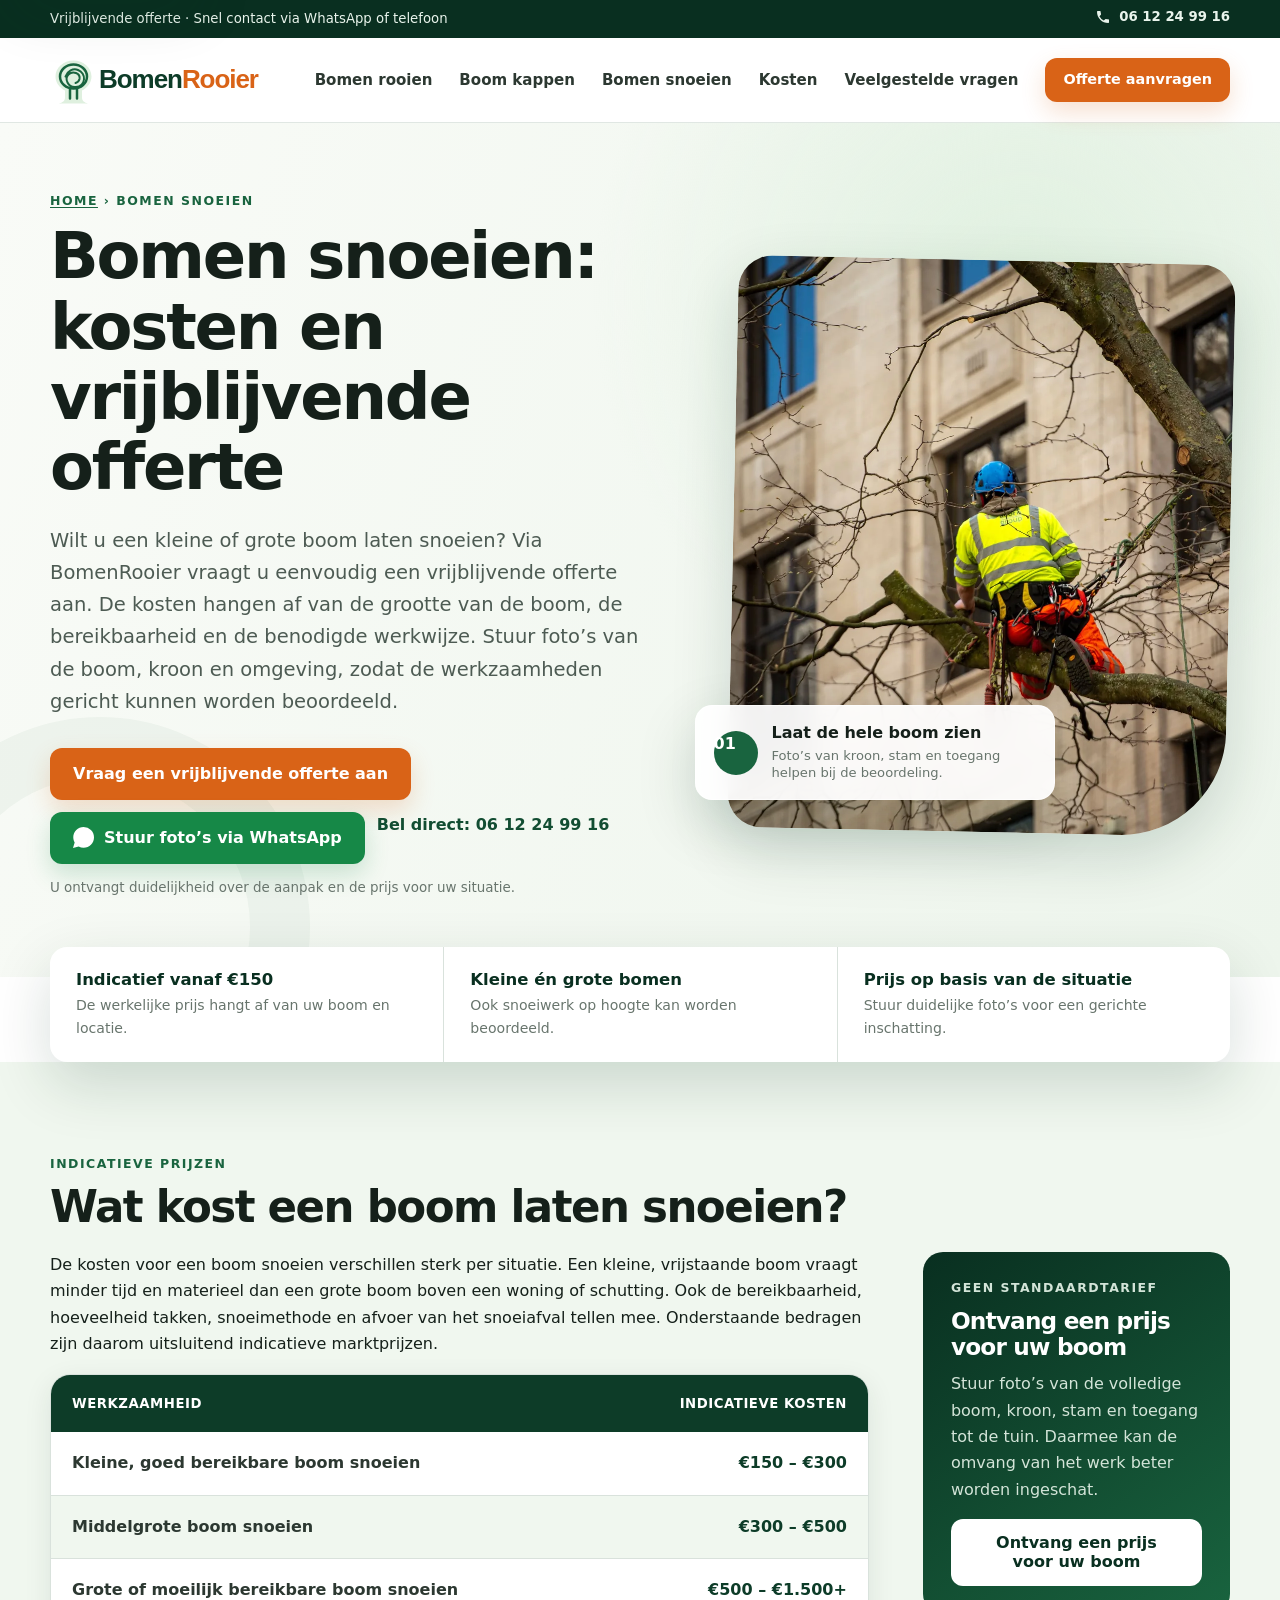
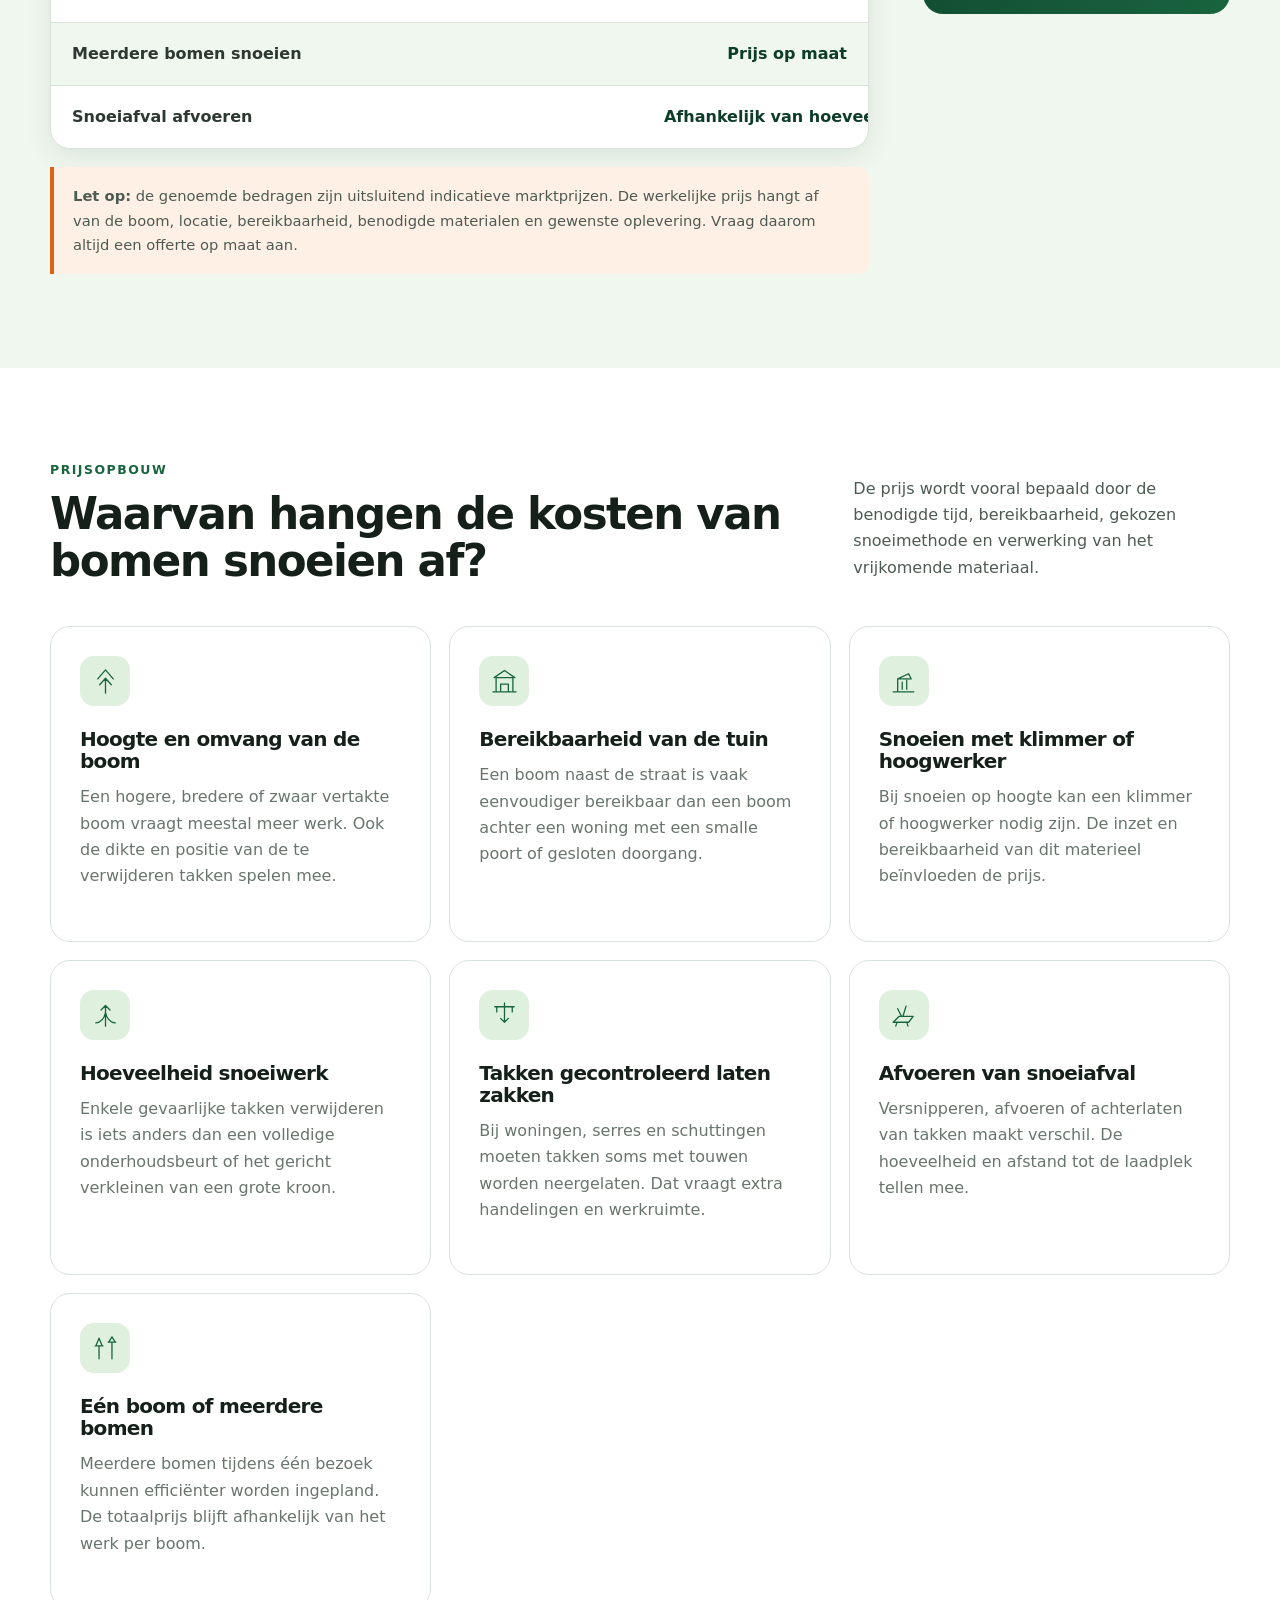
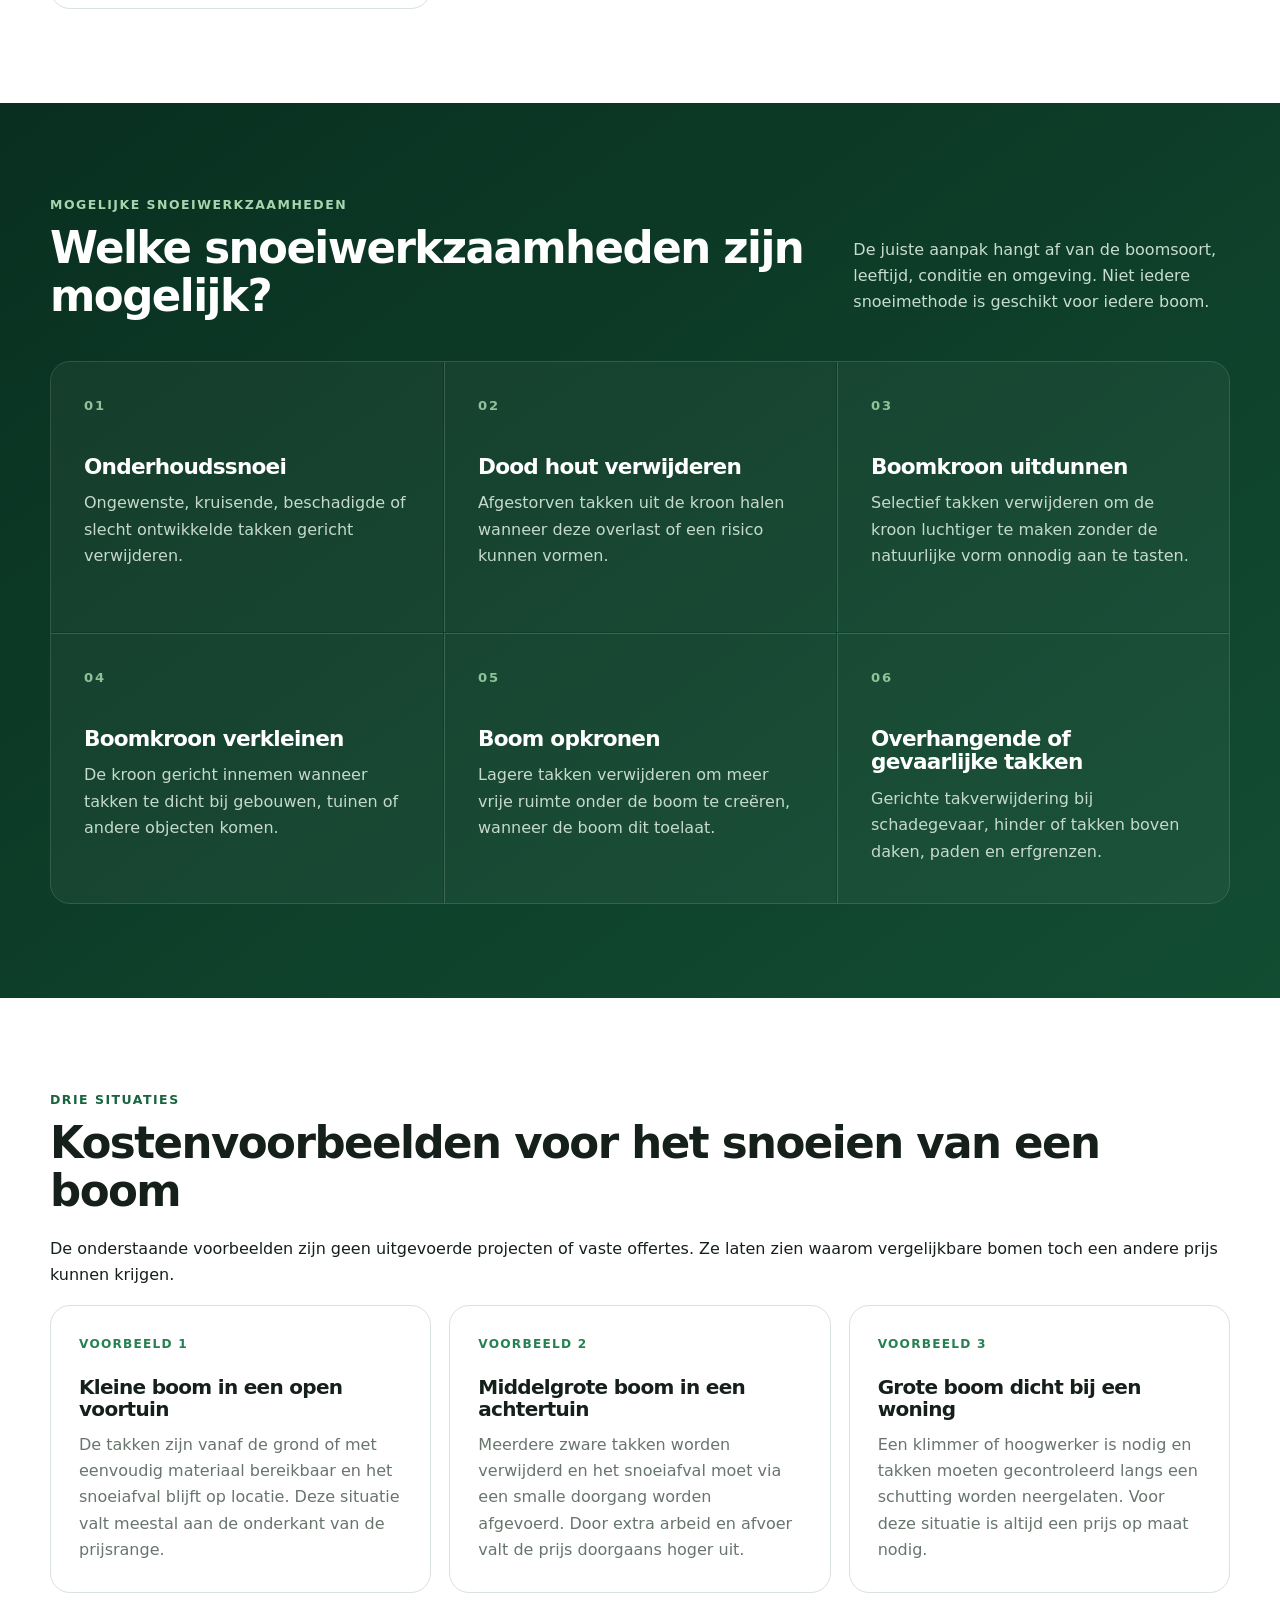
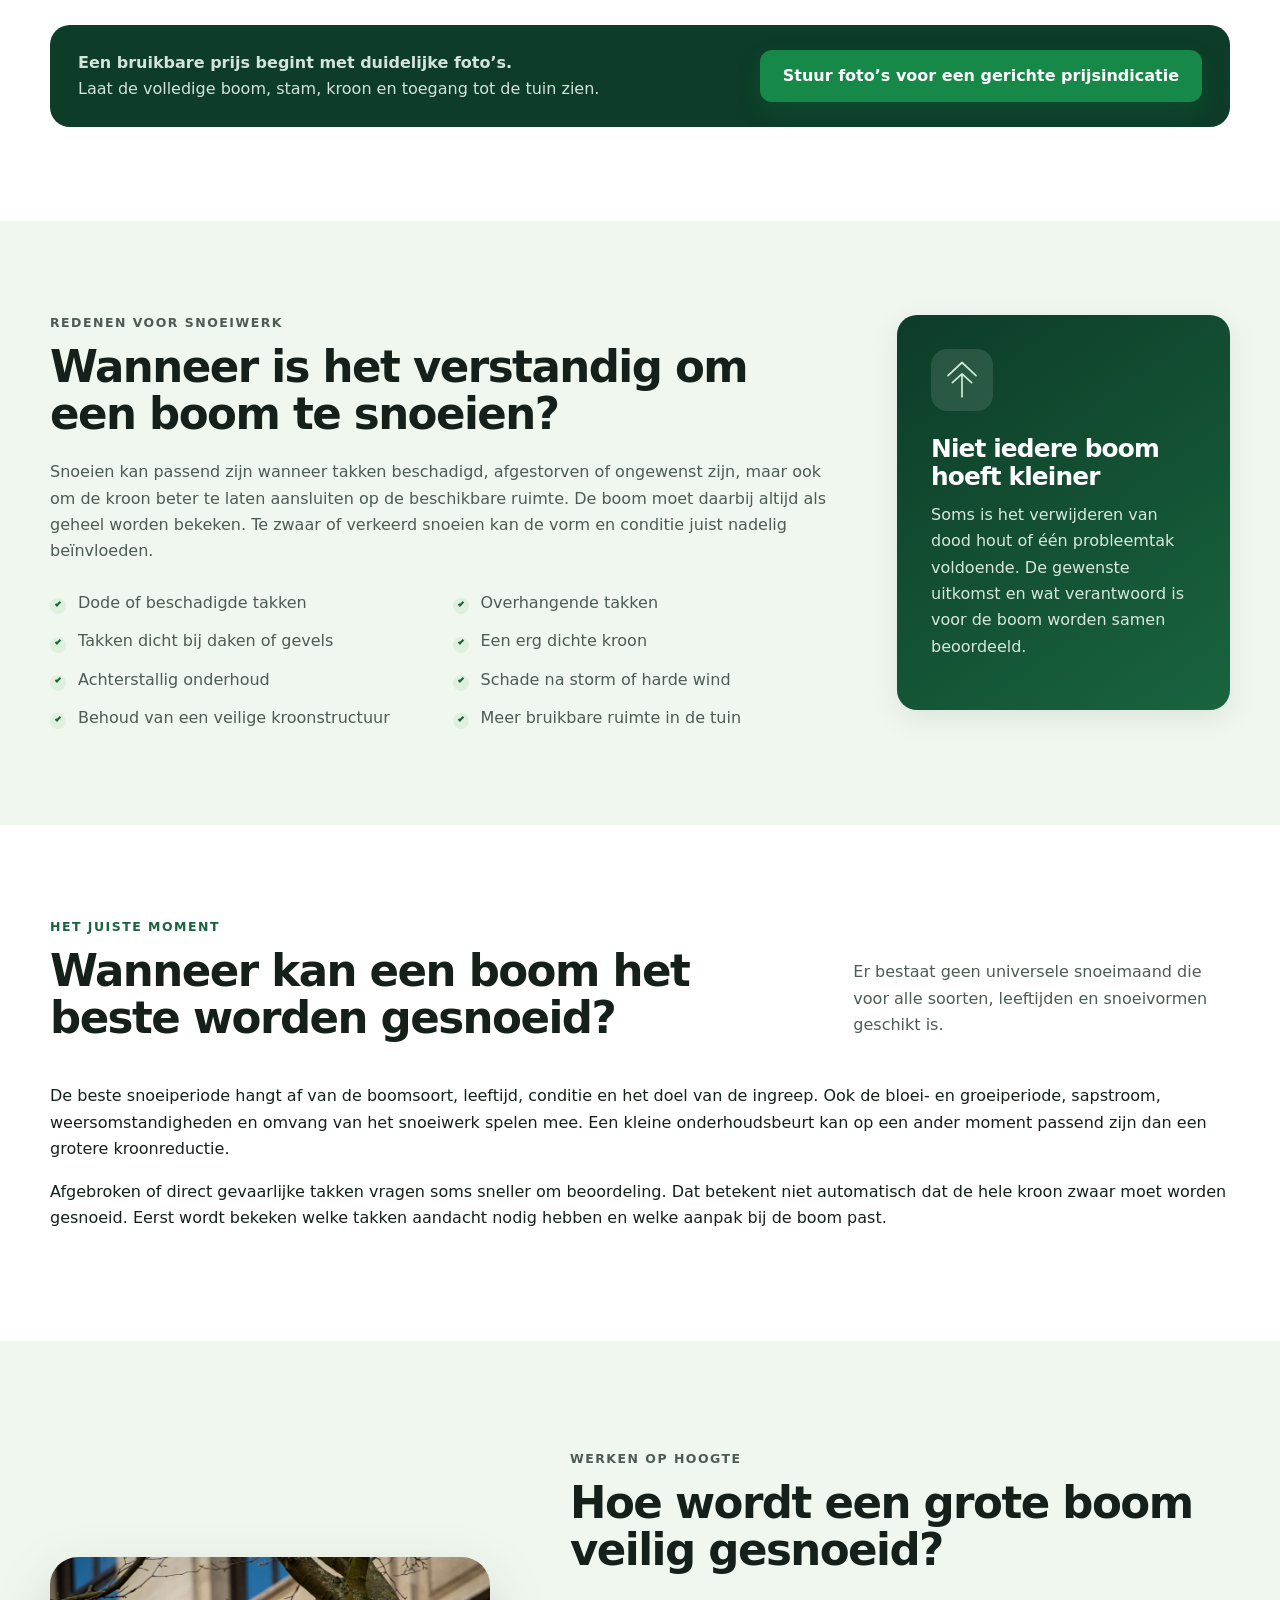
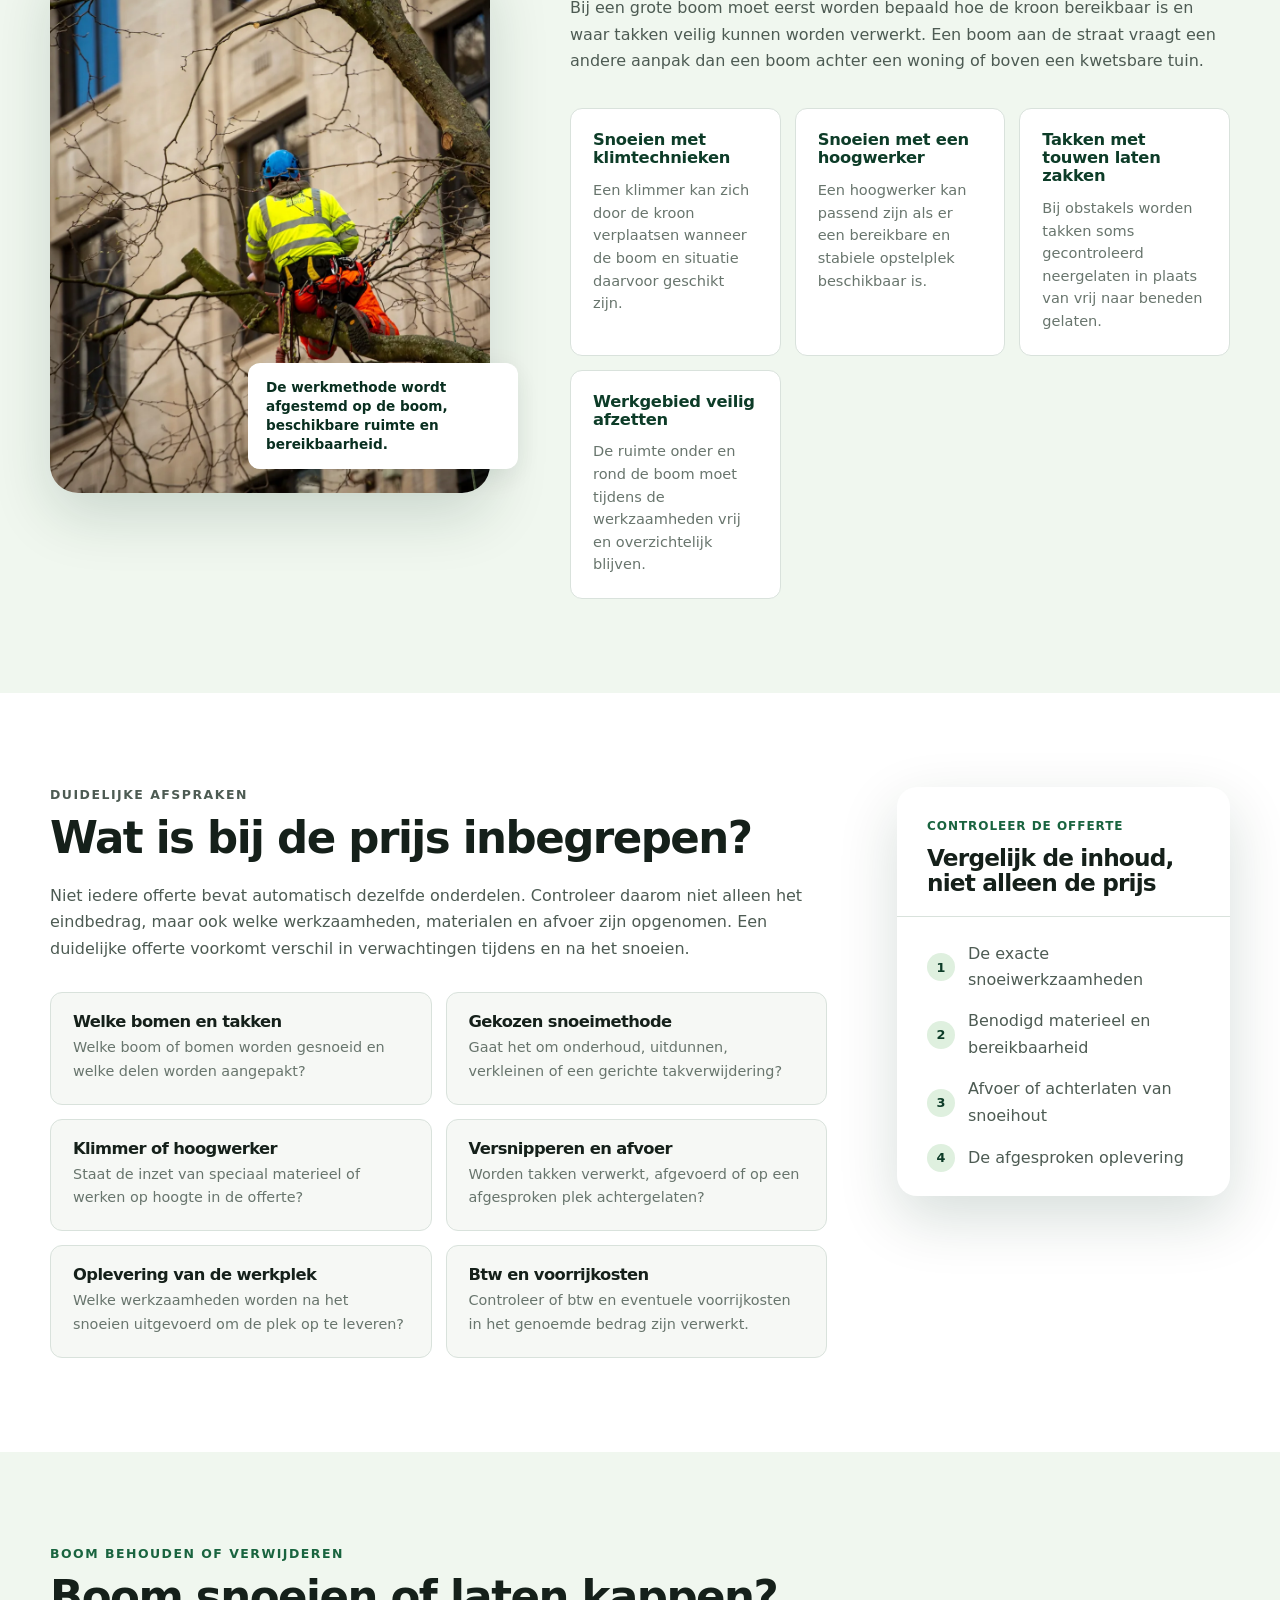
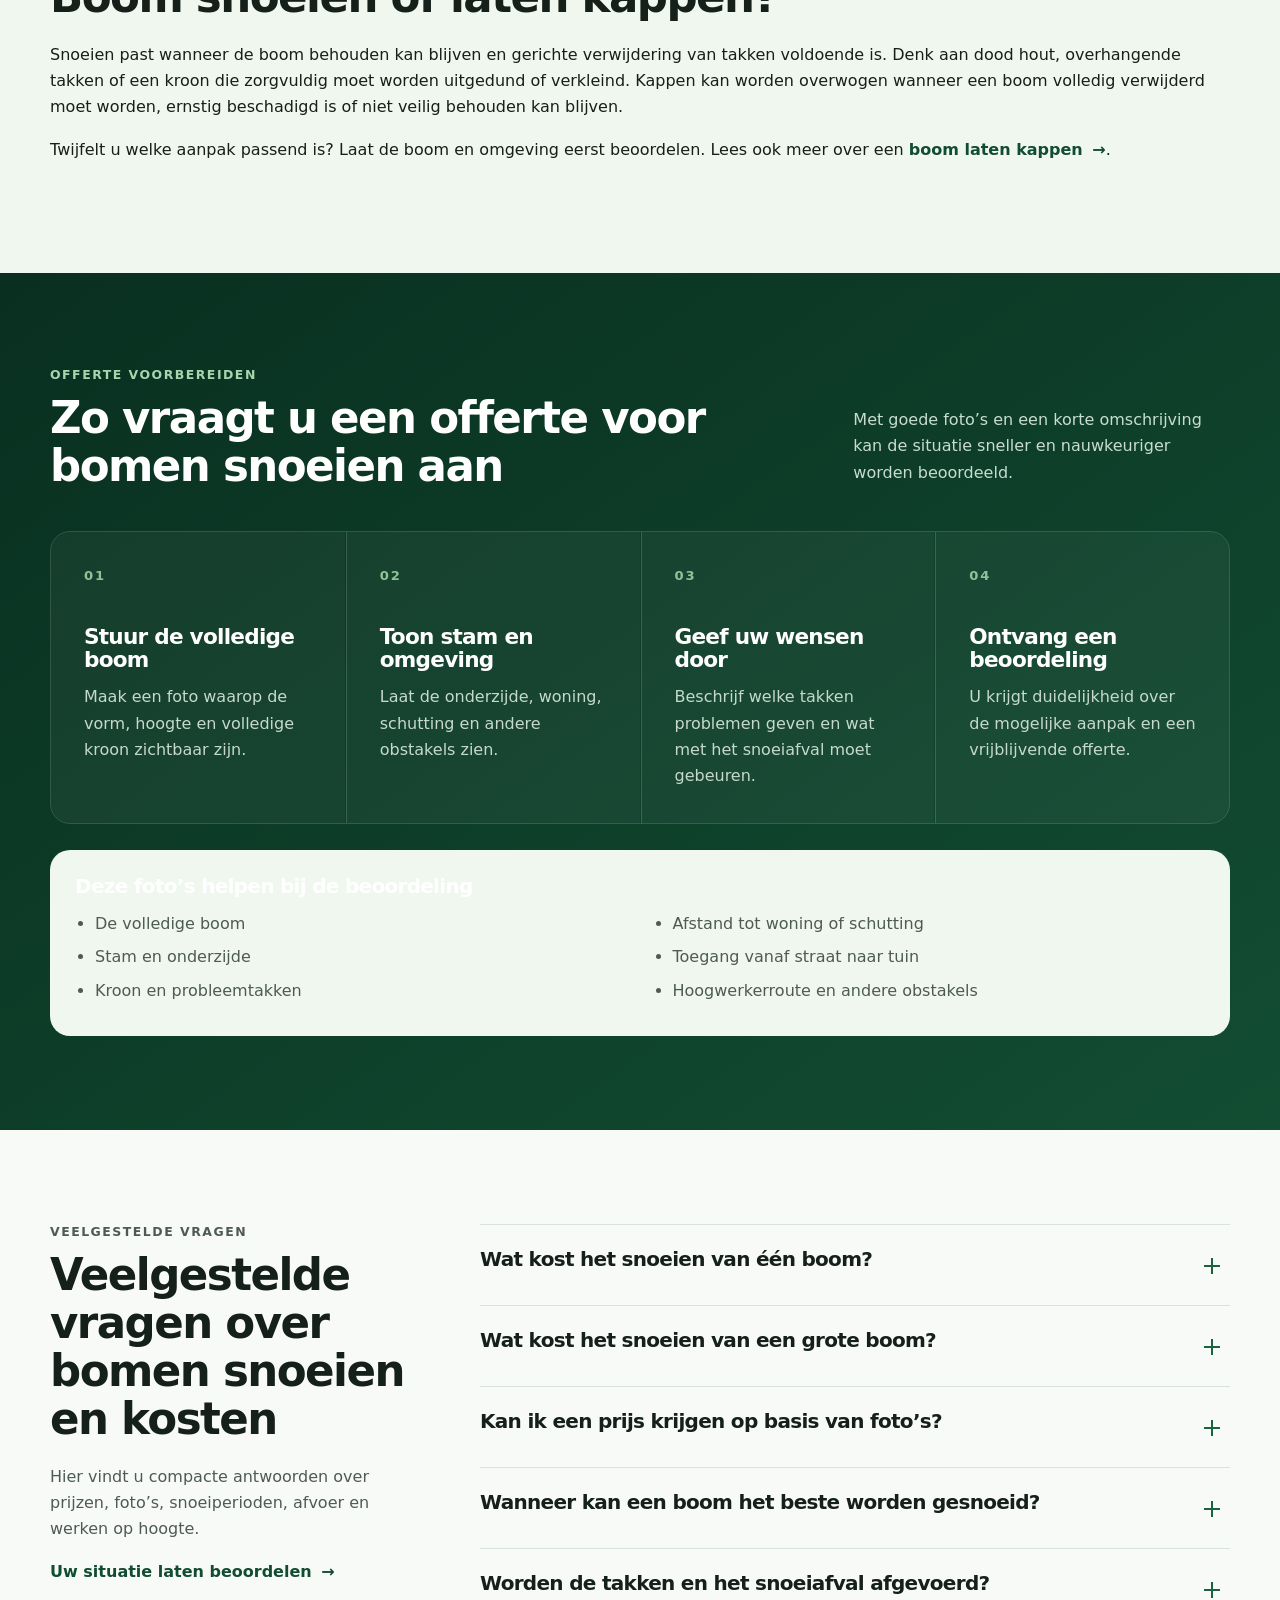
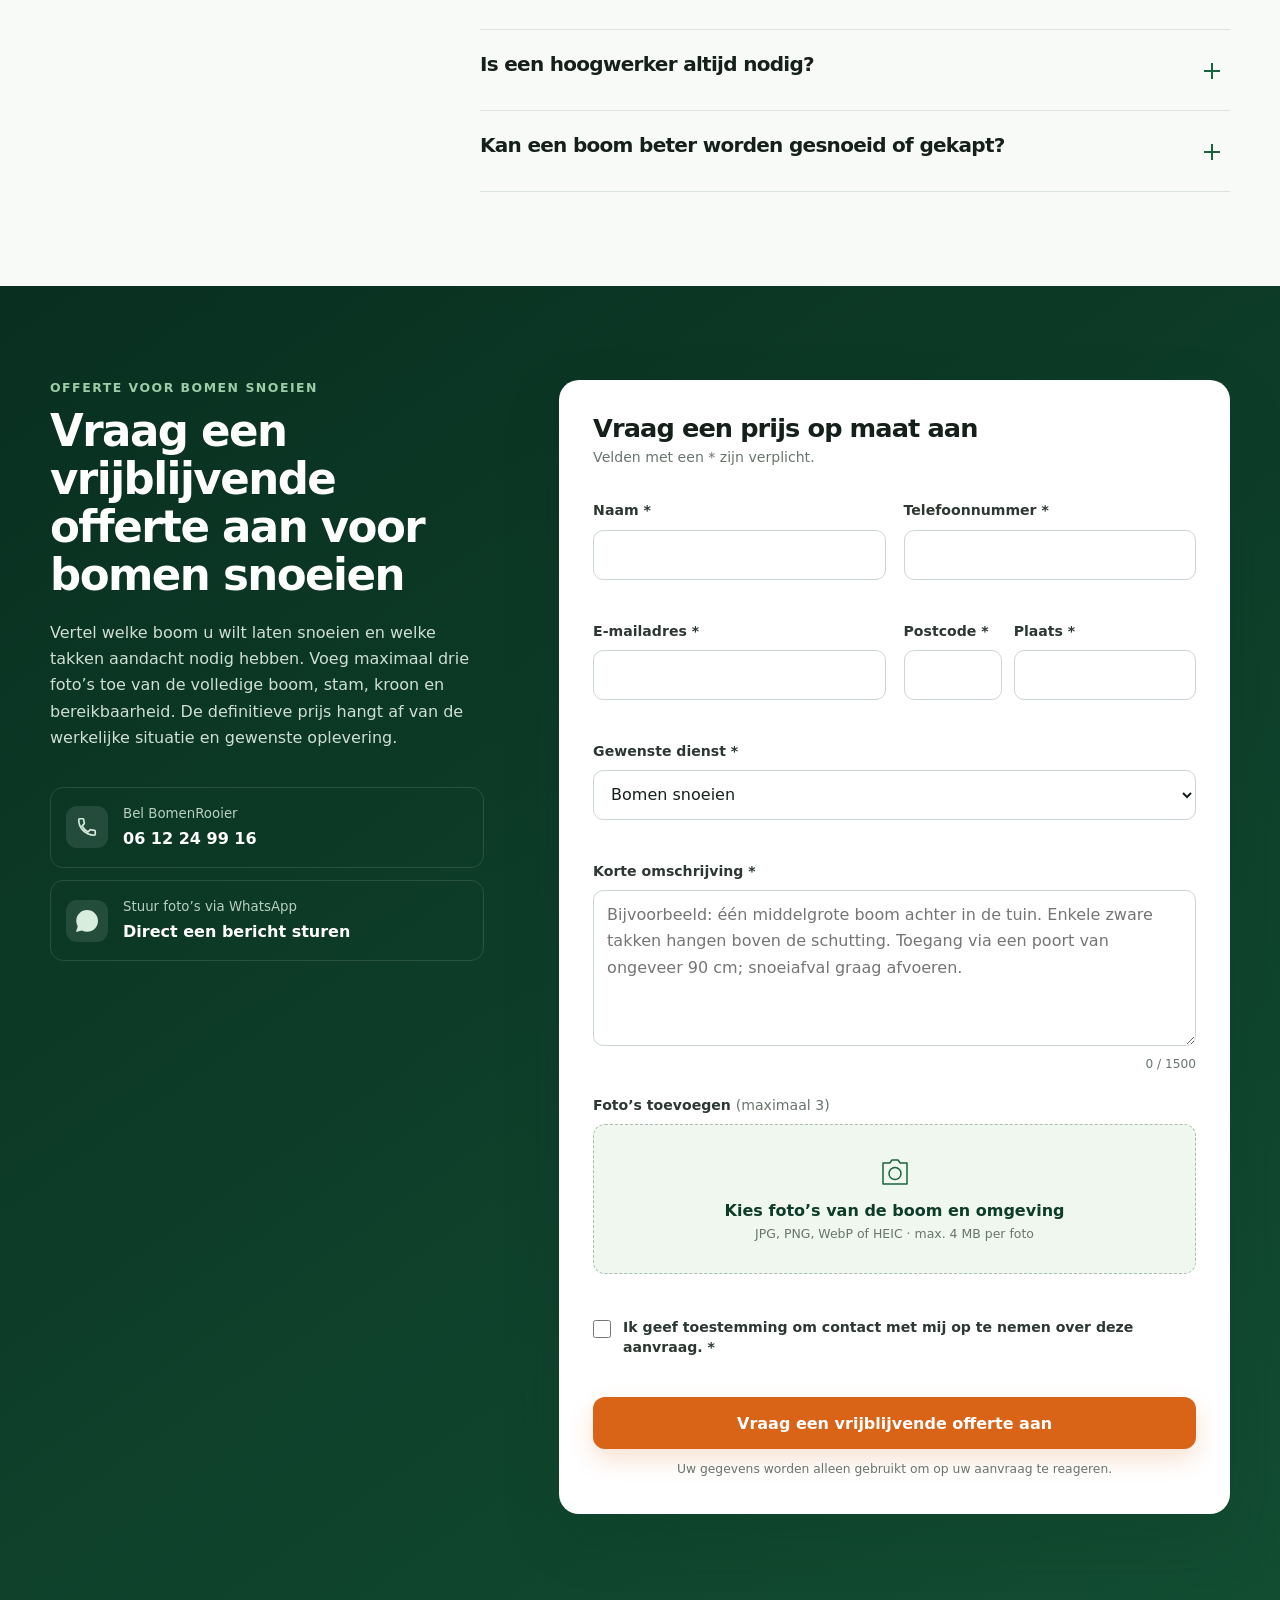
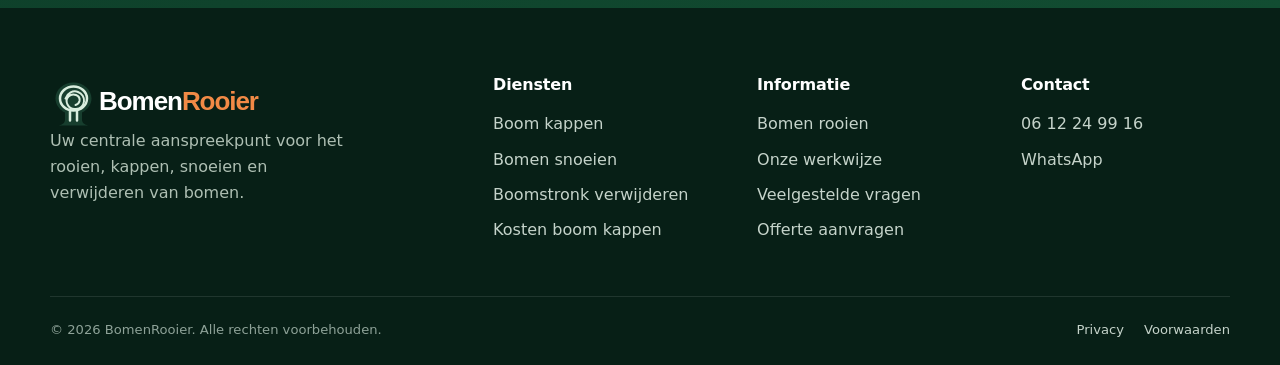
==== commit f81b66db: "Remove email references from index.html Removed email address references from the contact informatio" ====
--- a/bomen-snoeien/index.html
+++ b/bomen-snoeien/index.html
@@ -117,7 +117,6 @@
       "url": "https://bomenrooier.nl/",
       "logo": "https://bomenrooier.nl/assets/icons/logo-bomenrooier.svg",
       "telephone": "+31612249916",
-      "email": "Tiesjipzakelijk@gmail.com",
       "contactPoint": {
         "@type": "ContactPoint",
         "telephone": "+31612249916",
@@ -642,12 +641,6 @@
                 <span><small>Stuur foto’s via WhatsApp</small><strong>Direct een bericht sturen</strong></span>
               </a>
             </li>
-            <li>
-              <a class="tracked-contact" href="mailto:Tiesjipzakelijk@gmail.com" data-action="email_click" data-location="footer" data-service="bomen-snoeien">
-                <span class="contact-options__icon"><svg aria-hidden="true" viewBox="0 0 24 24"><path d="M3 5h18v14H3V5Zm0 1 9 7 9-7"/></svg></span>
-                <span><small>Per e-mail aanvragen</small><strong>Tiesjipzakelijk@gmail.com</strong></span>
-              </a>
-            </li>
           </ul>
         </div>
 
@@ -746,7 +739,7 @@
           </button>
           <p class="form-note">Uw gegevens worden alleen gebruikt om op uw aanvraag te reageren.</p>
           <div class="form-status" id="form-status" role="status" aria-live="polite" tabindex="-1"></div>
-          <noscript><p class="noscript-note">JavaScript is nodig om dit formulier te versturen. Bel 06 12 24 99 16 of mail naar Tiesjipzakelijk@gmail.com.</p></noscript>
+          <noscript><p class="noscript-note">JavaScript is nodig om dit formulier te versturen. Bel 06 12 24 99 16.</p></noscript>
         </form>
       </div>
     </section>
@@ -781,7 +774,6 @@
         <ul class="footer-contact">
           <li><a class="tracked-contact" href="tel:+31612249916" data-action="phone_click" data-location="footer" data-service="bomen-snoeien">06 12 24 99 16</a></li>
           <li><a class="tracked-contact" href="https://wa.me/31612249916" data-action="whatsapp_click" data-location="footer" data-service="bomen-snoeien" target="_blank" rel="noopener">WhatsApp</a></li>
-          <li><a class="tracked-contact" href="mailto:Tiesjipzakelijk@gmail.com" data-action="email_click" data-location="footer" data-service="bomen-snoeien">Tiesjipzakelijk@gmail.com</a></li>
         </ul>
       </div>
     </div>
